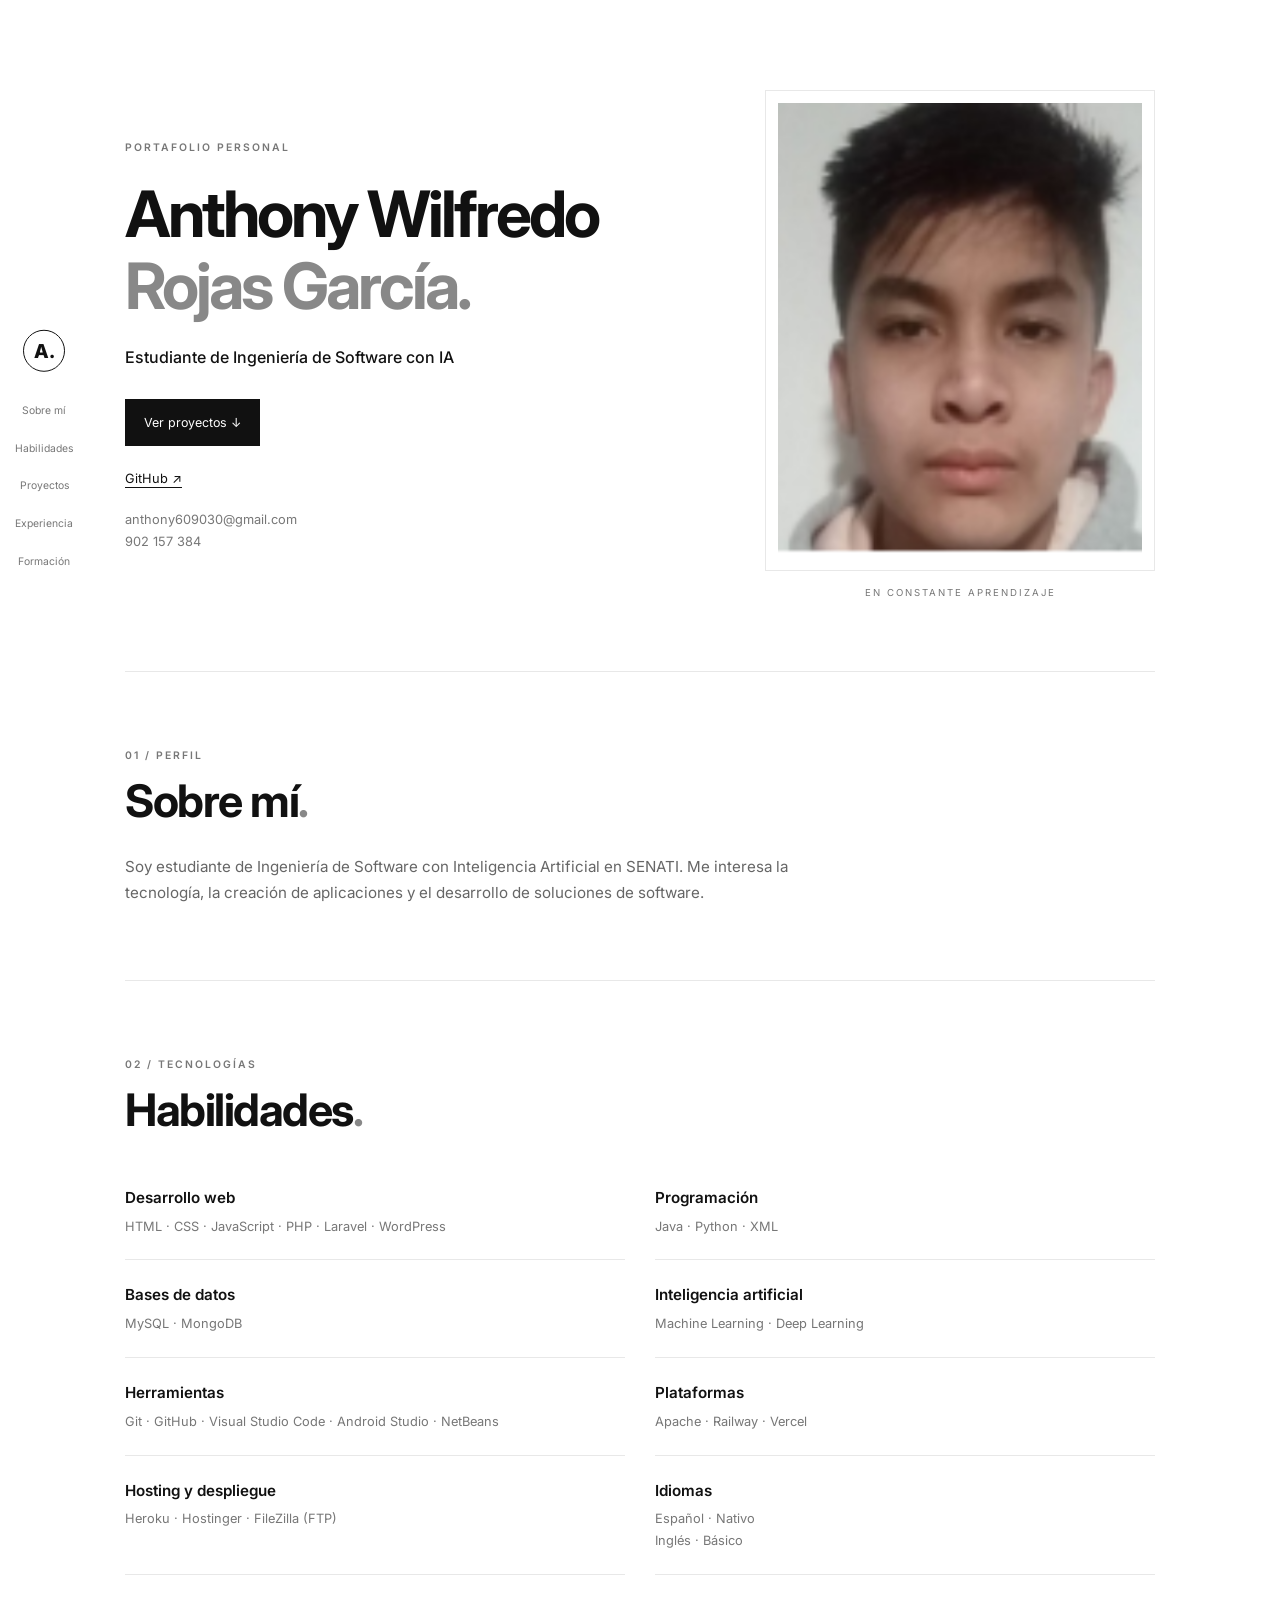
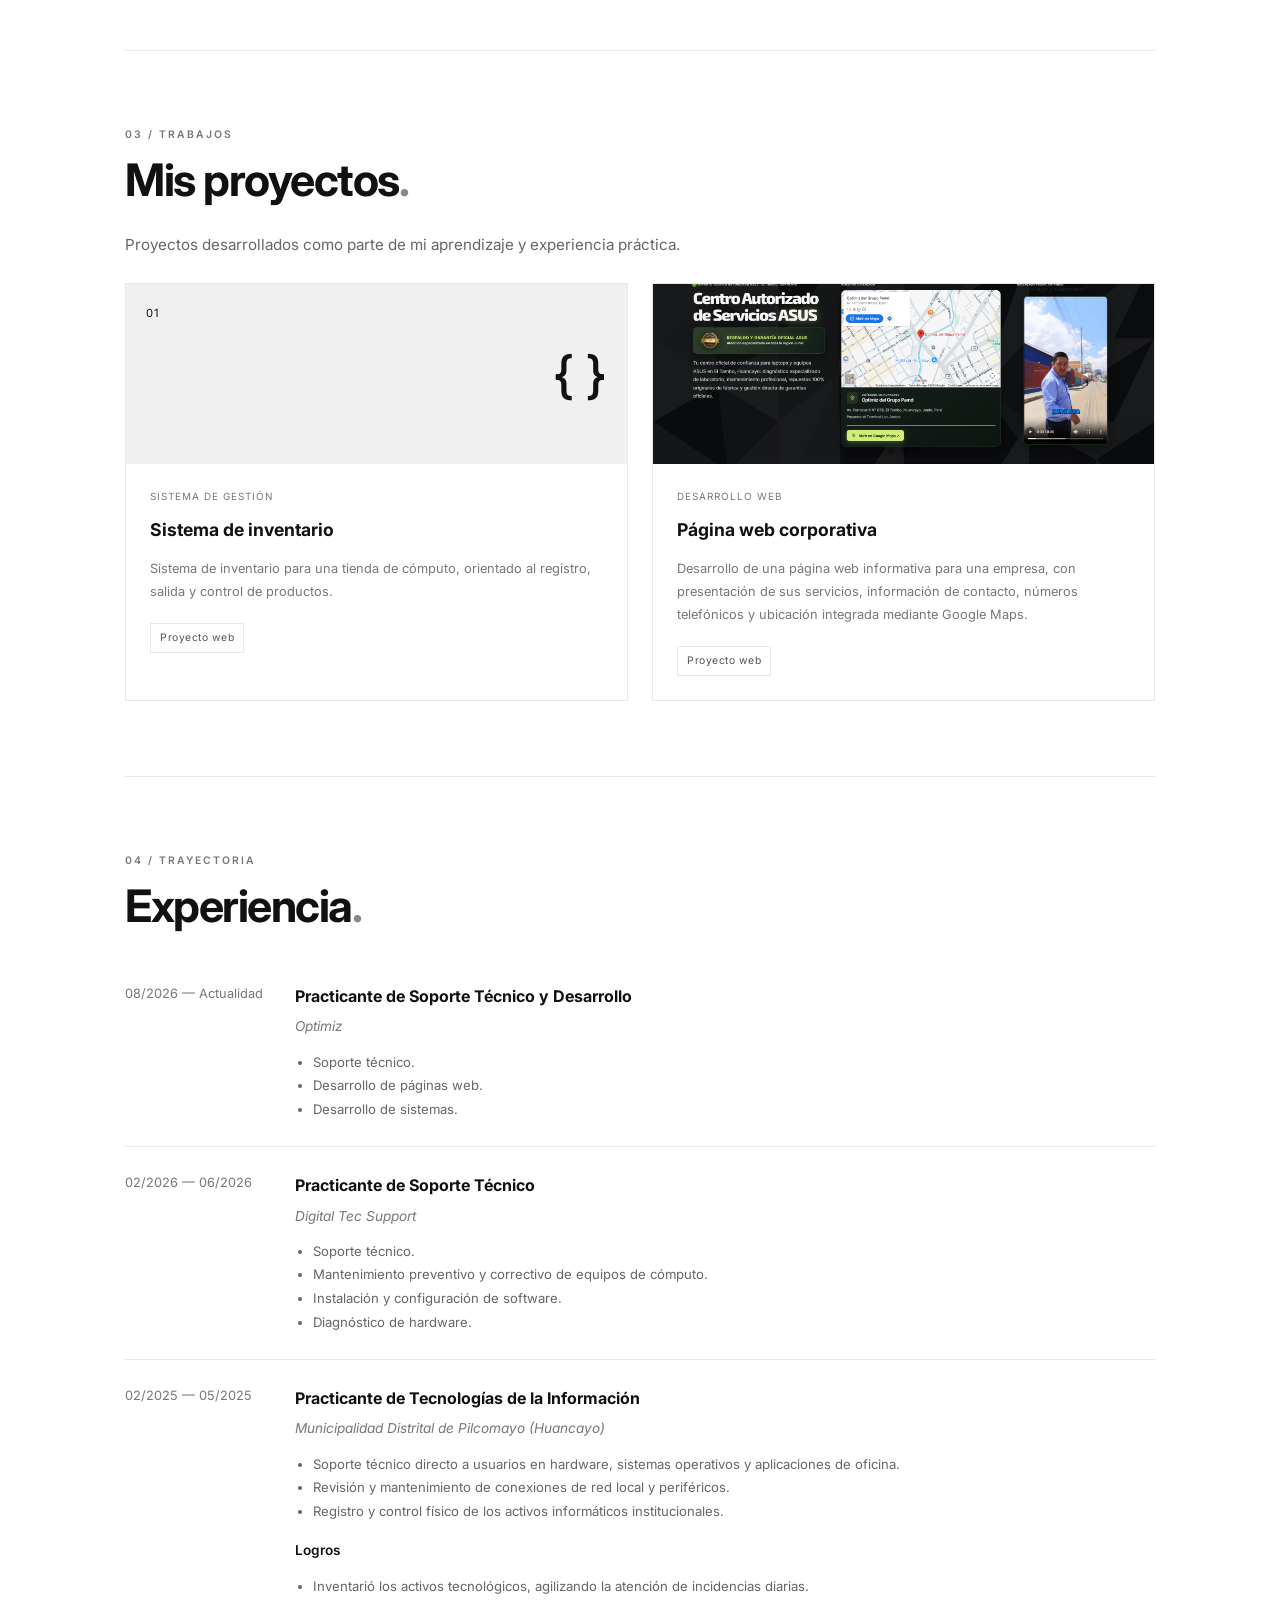
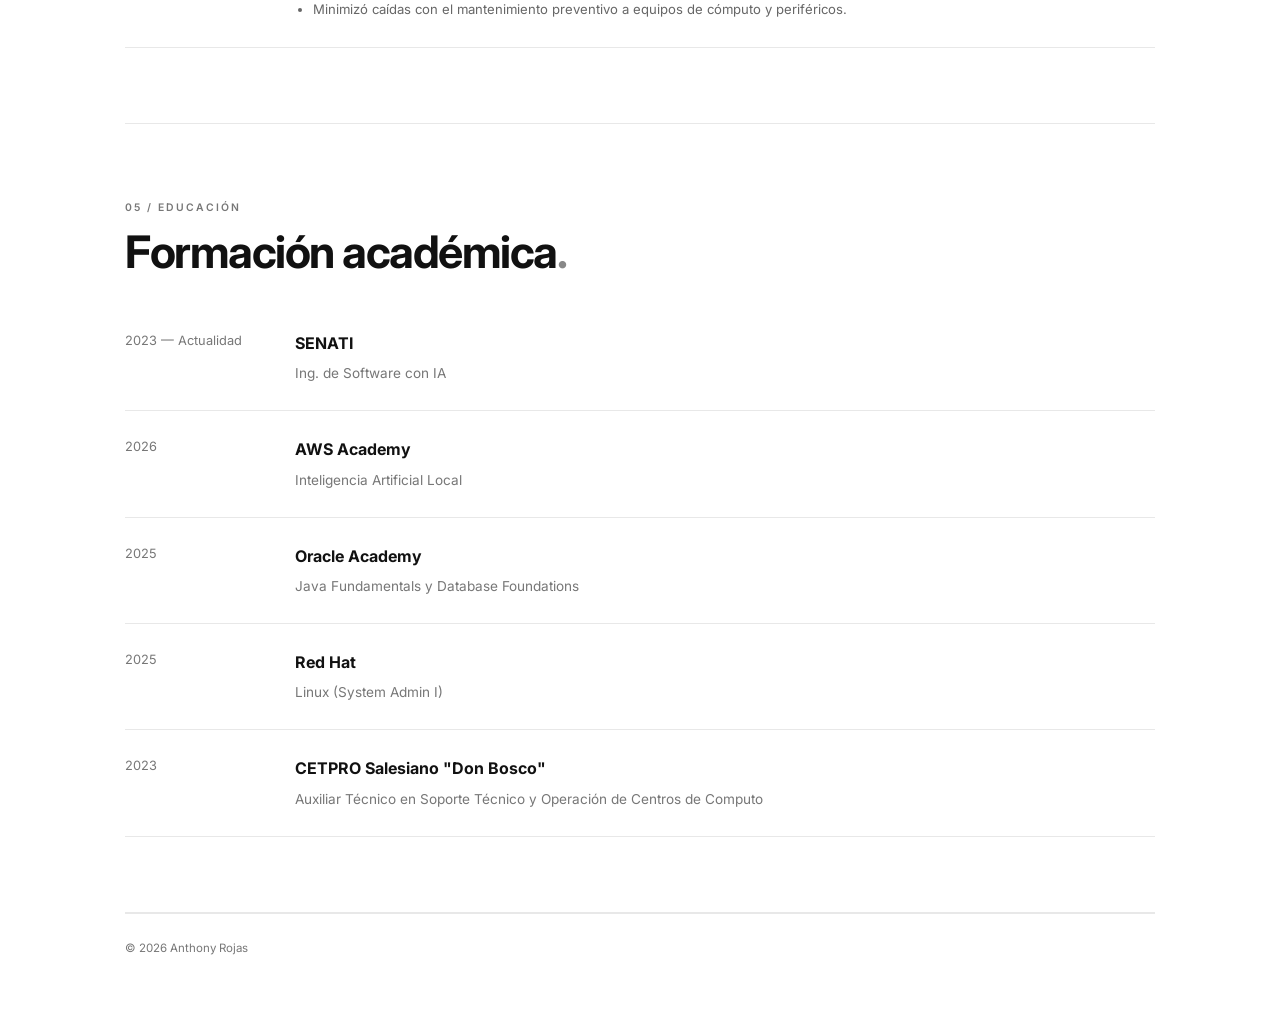
==== index.html @ 5120f37f "Add files via upload" ====
<!DOCTYPE html>
<html lang="es">
<head>
    <meta charset="UTF-8">
    <meta name="viewport" content="width=device-width, initial-scale=1.0">
    <title>Anthony Rojas | Portfolio</title>
    <link rel="preconnect" href="https://fonts.googleapis.com">
    <link href="https://fonts.googleapis.com/css2?family=Inter:wght@400;500;600;700;800&display=swap" rel="stylesheet">
    <link rel="stylesheet" href="./css/base.css">
    <link rel="stylesheet" href="./css/intro.css">
    <link rel="stylesheet" href="./css/layout.css">
    <link rel="stylesheet" href="./css/sections.css">
    <link rel="stylesheet" href="./css/carousel.css">
    <link rel="stylesheet" href="./css/responsive.css">
</head>
<body>

    <div class="intro">
        <div class="ball">
            <img src="./assets/images/profile.png" alt="Foto de Anthony Rojas">
        </div>
        <h1>Anthony Rojas<span>.</span></h1>
        <p>SOFTWARE · IA · DESARROLLO WEB</p>
    </div>

    <nav class="sidebar">
        <a href="#inicio" class="brand">A.</a>
        <a href="#sobre-mi">Sobre mí</a>
        <a href="#habilidades">Habilidades</a>
        <a href="#proyectos">Proyectos</a>
        <a href="#experiencia">Experiencia</a>
        <a href="#formacion">Formación</a>
    </nav>

    <main class="portfolio" id="inicio">

        <header class="hero">
            <div class="hero-text">
                <p class="eyebrow">PORTAFOLIO PERSONAL</p>
                <h1>Anthony Wilfredo<br><span>Rojas García.</span></h1>
                <h2>Estudiante de Ingeniería de Software con IA</h2>

                <div class="actions">
                    <a href="#proyectos" class="button button-dark">Ver proyectos ↓</a>
                </div>

                <a href="https://github.com/AnthonyWRG-60" class="github" target="_blank" rel="noopener noreferrer">GitHub ↗</a>

                <ul class="hero-contact">
                    <li><a href="mailto:anthony609030@gmail.com">anthony609030@gmail.com</a></li>
                    <li><a href="tel:+51902157384">902 157 384</a></li>
                </ul>
            </div>

            <div class="hero-image">
                <div class="image-frame">
                    <img src="./assets/images/profile.png" alt="Foto de Anthony">
                </div>
                <span class="image-label">EN CONSTANTE APRENDIZAJE</span>
            </div>
        </header>

        <section class="section" id="sobre-mi">
            <p class="eyebrow">01 / PERFIL</p>
            <h2>Sobre mí<span>.</span></h2>
            <p class="section-text">
                Soy estudiante de Ingeniería de Software con Inteligencia
                Artificial en SENATI. Me interesa la tecnología, la creación
                de aplicaciones y el desarrollo de soluciones de software.
            </p>
        </section>

        <section class="section" id="habilidades">
            <p class="eyebrow">02 / TECNOLOGÍAS</p>
            <h2>Habilidades<span>.</span></h2>

            <div class="skills">
                <article>
                    <h3>Desarrollo web</h3>
                    <p>HTML · CSS · JavaScript · PHP · Laravel · WordPress</p>
                </article>

                <article>
                    <h3>Programación</h3>
                    <p>Java · Python · XML</p>
                </article>

                <article>
                    <h3>Bases de datos</h3>
                    <p>MySQL · MongoDB</p>
                </article>

                <article>
                    <h3>Inteligencia artificial</h3>
                    <p>Machine Learning · Deep Learning</p>
                </article>

                <article>
                    <h3>Herramientas</h3>
                    <p>Git · GitHub · Visual Studio Code · Android Studio · NetBeans</p>
                </article>

                <article>
                    <h3>Plataformas</h3>
                    <p>Apache · Railway · Vercel</p>
                </article>

                <article>
                    <h3>Hosting y despliegue</h3>
                    <p>Heroku · Hostinger · FileZilla (FTP)</p>
                </article>

                <article>
                    <h3>Idiomas</h3>
                    <p>Español · Nativo<br>Inglés · Básico</p>
                </article>
            </div>
        </section>

        <section class="section" id="proyectos">
            <p class="eyebrow">03 / TRABAJOS</p>
            <h2>Mis proyectos<span>.</span></h2>
            <p class="section-text projects-description">
                Proyectos desarrollados como parte de mi aprendizaje y experiencia práctica.
            </p>

            <div class="projects">
                <article class="project">
                    <div class="carousel" data-carousel>
                        <div class="carousel-track">
                            <div class="slide"><span>01</span><strong>{ }</strong></div>
                        </div>
                        <button class="carousel-btn prev" aria-label="Anterior">‹</button>
                        <button class="carousel-btn next" aria-label="Siguiente">›</button>
                        <div class="carousel-dots"></div>
                    </div>

                    <div class="project-info">
                        <p>SISTEMA DE GESTIÓN</p>
                        <h3>Sistema de inventario</h3>
                        <p class="project-description">
                            Sistema de inventario para una tienda de cómputo,
                            orientado al registro, salida y control de productos.
                        </p>
                        <span class="project-status">Proyecto web</span>
                    </div>
                </article>

                <article class="project">
                    <div class="carousel" data-carousel>
                        <div class="carousel-track">
                            <img src="./assets/images/corporate-website/1.png" alt="Página web corporativa: vista 1">
                            <img src="./assets/images/corporate-website/2.png" alt="Página web corporativa: vista 2">
                            <img src="./assets/images/corporate-website/3.png" alt="Página web corporativa: vista 3">
                        </div>
                        <button class="carousel-btn prev" aria-label="Anterior">‹</button>
                        <button class="carousel-btn next" aria-label="Siguiente">›</button>
                        <div class="carousel-dots"></div>
                    </div>

                    <div class="project-info">
                        <p>DESARROLLO WEB</p>
                        <h3>Página web corporativa</h3>
                        <p class="project-description">
                            Desarrollo de una página web informativa
                            para una empresa, con presentación de sus
                            servicios, información de contacto, números
                            telefónicos y ubicación integrada mediante
                            Google Maps.
                        </p>
                        <span class="project-status">Proyecto web</span>
                    </div>
                </article>
            </div>
        </section>

        <section class="section" id="experiencia">
            <p class="eyebrow">04 / TRAYECTORIA</p>
            <h2>Experiencia<span>.</span></h2>

            <div class="timeline">
                <div class="timeline-item">
                    <span>08/2026 — Actualidad</span>
                    <div>
                        <h3>Practicante de Soporte Técnico y Desarrollo</h3>
                        <p class="company">Optimiz</p>
                        <ul class="bullets">
                            <li>Soporte técnico.</li>
                            <li>Desarrollo de páginas web.</li>
                            <li>Desarrollo de sistemas.</li>
                        </ul>
                    </div>
                </div>

                <div class="timeline-item">
                    <span>02/2026 — 06/2026</span>
                    <div>
                        <h3>Practicante de Soporte Técnico</h3>
                        <p class="company">Digital Tec Support</p>
                        <ul class="bullets">
                            <li>Soporte técnico.</li>
                            <li>Mantenimiento preventivo y correctivo de equipos de cómputo.</li>
                            <li>Instalación y configuración de software.</li>
                            <li>Diagnóstico de hardware.</li>
                        </ul>
                    </div>
                </div>

                <div class="timeline-item">
                    <span>02/2025 — 05/2025</span>
                    <div>
                        <h3>Practicante de Tecnologías de la Información</h3>
                        <p class="company">Municipalidad Distrital de Pilcomayo (Huancayo)</p>
                        <ul class="bullets">
                            <li>Soporte técnico directo a usuarios en hardware, sistemas operativos y aplicaciones de oficina.</li>
                            <li>Revisión y mantenimiento de conexiones de red local y periféricos.</li>
                            <li>Registro y control físico de los activos informáticos institucionales.</li>
                        </ul>
                        <p class="achievements">Logros</p>
                        <ul class="bullets">
                            <li>Inventarió los activos tecnológicos, agilizando la atención de incidencias diarias.</li>
                            <li>Minimizó caídas con el mantenimiento preventivo a equipos de cómputo y periféricos.</li>
                        </ul>
                    </div>
                </div>
            </div>
        </section>

        <section class="section" id="formacion">
            <p class="eyebrow">05 / EDUCACIÓN</p>
            <h2>Formación académica<span>.</span></h2>

            <div class="timeline">
                <div class="timeline-item">
                    <span>2023 — Actualidad</span>
                    <div>
                        <h3>SENATI</h3>
                        <p>Ing. de Software con IA</p>
                    </div>
                </div>

                <div class="timeline-item">
                    <span>2026</span>
                    <div>
                        <h3>AWS Academy</h3>
                        <p>Inteligencia Artificial Local</p>
                    </div>
                </div>

                <div class="timeline-item">
                    <span>2025</span>
                    <div>
                        <h3>Oracle Academy</h3>
                        <p>Java Fundamentals y Database Foundations</p>
                    </div>
                </div>

                <div class="timeline-item">
                    <span>2025</span>
                    <div>
                        <h3>Red Hat</h3>
                        <p>Linux (System Admin I)</p>
                    </div>
                </div>

                <div class="timeline-item">
                    <span>2023</span>
                    <div>
                        <h3>CETPRO Salesiano "Don Bosco"</h3>
                        <p>Auxiliar Técnico en Soporte Técnico y Operación de Centros de Computo</p>
                    </div>
                </div>
            </div>
        </section>

        <footer>
            <span>© 2026 Anthony Rojas</span>
        </footer>

    </main>

    <script src="./js/carousel.js"></script>
</body>
</html>
---- css/base.css ----
:root {
    --bg: #ffffff;
    --text: #111111;
    --muted: #777777;
    --line: #e8e8e8;
    --black: #111111;
}

* {
    margin: 0;
    padding: 0;
    box-sizing: border-box;
}

html {
    scroll-behavior: smooth;
    scroll-padding-top: 30px;
}

body {
    font-family: 'Inter', sans-serif;
    background: var(--bg);
    color: var(--text);
    line-height: 1.7;
    overflow-x: hidden;
}

a {
    color: inherit;
    text-decoration: none;
}

::selection {
    background: #111111;
    color: #ffffff;
}

@media (prefers-reduced-motion: reduce) {
    *,
    *::before,
    *::after {
        animation-duration: 0.01ms !important;
        animation-iteration-count: 1 !important;
        transition-duration: 0.01ms !important;
        scroll-behavior: auto !important;
    }
}
---- css/intro.css ----
.intro {
    --ease: cubic-bezier(0.22, 1, 0.36, 1);
    position: fixed;
    inset: 0;
    z-index: 1000;
    display: flex;
    flex-direction: column;
    justify-content: center;
    align-items: center;
    background: #ffffff;
    animation: intro-out 1s var(--ease) 3.2s forwards;
    pointer-events: none;
}

.intro .ball {
    width: 100px;
    height: 100px;
    position: relative;
    margin-bottom: 50px;
    border-radius: 50%;
    opacity: 0;
    will-change: transform, opacity;
    animation: photo-circle 1.1s var(--ease) 0.2s forwards;
}

.intro .ball::before {
    content: "";
    position: absolute;
    inset: -16px;
    border-radius: 50%;
    background: conic-gradient(from 0deg, rgba(17, 17, 17, 0) 0%, #111111 100%);
    -webkit-mask: radial-gradient(farthest-side, transparent calc(100% - 2px), #000 calc(100% - 1px));
    mask: radial-gradient(farthest-side, transparent calc(100% - 2px), #000 calc(100% - 1px));
    will-change: transform;
    animation: circle-spin 1.8s linear infinite;
}

.intro .ball::after {
    content: "";
    position: absolute;
    inset: -16px;
    border: 1px solid #cccccc;
    border-radius: 50%;
    will-change: transform, opacity;
    animation: ring-pulse 2.4s ease-out 1s infinite;
}

.intro img {
    position: absolute;
    width: 100px;
    height: 100px;
    top: 50%;
    left: 50%;
    transform: translate(-50%, -50%) scale(0.85);
    object-fit: cover;
    border-radius: 50%;
    opacity: 0;
    will-change: transform, opacity;
    animation: photo-appear 1s var(--ease) 0.6s forwards;
}

.intro h1 {
    font-size: clamp(2rem, 6vw, 3.5rem);
    font-weight: 700;
    letter-spacing: -2px;
    opacity: 0;
    animation: text-appear 1s var(--ease) 1.1s forwards;
}

.intro h1 span,
.hero h1 span,
.section h2 span {
    color: #888888;
}

.intro > p {
    margin-top: 8px;
    color: var(--muted);
    font-size: 0.65rem;
    letter-spacing: 3px;
    opacity: 0;
    animation: text-appear 1s var(--ease) 1.4s forwards;
}

@keyframes photo-circle {
    from { opacity: 0; transform: scale(0.7); }
    to   { opacity: 1; transform: scale(1); }
}

@keyframes circle-spin {
    to { transform: rotate(360deg); }
}

@keyframes ring-pulse {
    from { transform: scale(1); opacity: 0.7; }
    to   { transform: scale(1.6); opacity: 0; }
}

@keyframes photo-appear {
    from { opacity: 0; transform: translate(-50%, -50%) scale(0.85); }
    to   { opacity: 1; transform: translate(-50%, -50%) scale(1); }
}

@keyframes text-appear {
    from { opacity: 0; transform: translateY(18px); }
    to   { opacity: 1; transform: translateY(0); }
}

@keyframes intro-out {
    to { opacity: 0; transform: scale(1.04); visibility: hidden; }
}
---- css/layout.css ----
.portfolio {
    max-width: 1100px;
    margin: auto;
    padding: 45px 35px;
    opacity: 0;
    animation: text-appear 1.1s cubic-bezier(0.22, 1, 0.36, 1) 3.5s forwards;
}

.sidebar {
    position: fixed;
    top: 50%;
    left: max(15px, calc((100vw - 1100px) / 2 - 75px));
    transform: translateY(-50%);
    display: flex;
    flex-direction: column;
    align-items: center;
    gap: 20px;
    z-index: 10;
}

.sidebar a {
    color: #777777;
    font-size: 0.65rem;
    transition: color 0.25s ease;
}

.sidebar a:hover {
    color: #000000;
}

.sidebar .brand {
    display: grid;
    place-items: center;
    width: 42px;
    height: 42px;
    border: 1px solid #111111;
    border-radius: 50%;
    color: #111111;
    font-size: 1.2rem;
    font-weight: 800;
    margin-bottom: 10px;
    transition: background 0.25s, color 0.25s;
}

.sidebar .brand:hover {
    background: #111111;
    color: #ffffff;
}

.hero {
    display: grid;
    grid-template-columns: 1.2fr 0.8fr;
    align-items: center;
    gap: 55px;
    min-height: 530px;
    padding: 45px 0 70px;
    border-bottom: 1px solid var(--line);
}

.eyebrow {
    color: var(--muted);
    font-size: 0.65rem;
    letter-spacing: 2px;
    font-weight: 600;
}

.hero h1 {
    margin: 22px 0;
    font-size: clamp(2.5rem, 5vw, 4rem);
    line-height: 1.12;
    letter-spacing: -3px;
    font-weight: 700;
}

.hero h2 {
    font-size: 1rem;
    font-weight: 500;
}

.actions {
    display: flex;
    flex-wrap: wrap;
    gap: 10px;
    margin-top: 28px;
}

.button {
    display: inline-flex;
    justify-content: center;
    align-items: center;
    padding: 12px 18px;
    font-size: 0.78rem;
    border: 1px solid var(--black);
    transition: background 0.25s ease, color 0.25s ease, transform 0.25s ease;
}

.button-dark {
    color: #ffffff;
    background: var(--black);
}

.button-dark:hover {
    background: #444444;
    transform: translateY(-2px);
}

.github {
    display: inline-block;
    margin-top: 22px;
    font-size: 0.8rem;
    text-decoration: underline;
    text-underline-offset: 4px;
}

.hero-contact {
    list-style: none;
    margin-top: 18px;
    font-size: 0.8rem;
    color: var(--muted);
}

.hero-contact a:hover {
    color: var(--text);
}

.hero-image {
    position: relative;
    text-align: center;
}

.image-frame {
    padding: 12px;
    border: 1px solid var(--line);
    background: #ffffff;
    transition: transform 0.4s ease;
}

.image-frame:hover {
    transform: translateY(-5px);
}

.image-frame img {
    display: block;
    width: 100%;
    aspect-ratio: 4 / 5;
    object-fit: cover;
}

.image-label {
    display: block;
    margin-top: 14px;
    color: var(--muted);
    font-size: 0.6rem;
    letter-spacing: 2px;
}

footer {
    display: flex;
    justify-content: space-between;
    flex-wrap: wrap;
    gap: 15px;
    padding: 25px 0;
    border-top: 1px solid var(--line);
    color: var(--muted);
    font-size: 0.72rem;
}
---- css/sections.css ----
.section {
    padding: 75px 0;
    border-bottom: 1px solid var(--line);
    scroll-margin-top: 25px;
}

.section h2 {
    margin: 10px 0 25px;
    font-size: clamp(2rem, 4vw, 2.8rem);
    line-height: 1.2;
    letter-spacing: -1.5px;
}

.section-text {
    max-width: 720px;
    color: #666666;
    font-size: 0.95rem;
}

.skills {
    display: grid;
    grid-template-columns: repeat(2, minmax(0, 1fr));
    gap: 0 30px;
}

.skills article {
    padding: 22px 0;
    border-bottom: 1px solid var(--line);
    transition: padding-left 0.25s ease;
}

.skills article:hover {
    padding-left: 8px;
}

.skills h3 {
    font-size: 0.95rem;
    font-weight: 600;
}

.skills p {
    margin-top: 5px;
    color: var(--muted);
    font-size: 0.8rem;
}

.projects-description {
    margin-bottom: 25px;
}

.projects {
    display: grid;
    grid-template-columns: repeat(2, minmax(0, 1fr));
    gap: 24px;
}

.project {
    border: 1px solid var(--line);
    background: #ffffff;
    transition: transform 0.3s ease, box-shadow 0.3s ease;
}

.project:hover {
    transform: translateY(-5px);
    box-shadow: 0 12px 30px rgba(0, 0, 0, 0.07);
}

.project-info {
    padding: 24px;
}

.project-info > p:first-child {
    color: var(--muted);
    font-size: 0.62rem;
    letter-spacing: 1px;
}

.project-info h3 {
    margin: 10px 0;
    font-size: 1.1rem;
}

.project-description {
    margin: 12px 0;
    color: #777777;
    font-size: 0.8rem;
    line-height: 1.8;
}

.project-status {
    display: inline-block;
    margin-top: 8px;
    padding: 5px 9px;
    border: 1px solid var(--line);
    color: #555555;
    font-size: 0.65rem;
    letter-spacing: 0.5px;
}

.timeline-item {
    display: grid;
    grid-template-columns: 150px 1fr;
    gap: 20px;
    padding: 25px 0;
    border-bottom: 1px solid var(--line);
}

.timeline-item > span {
    color: var(--muted);
    font-size: 0.8rem;
}

.timeline-item h3 {
    font-size: 1rem;
}

.timeline-item p {
    margin-top: 5px;
    color: var(--muted);
    font-size: 0.85rem;
}

.timeline-item .company {
    font-style: italic;
}

.bullets {
    margin: 12px 0 0 18px;
    color: #666666;
    font-size: 0.82rem;
    line-height: 1.8;
}

.timeline-item .achievements {
    margin-top: 16px;
    color: var(--text);
    font-weight: 600;
}
---- css/carousel.css ----
.carousel {
    position: relative;
    height: 180px;
    overflow: hidden;
}

.carousel-track {
    display: flex;
    height: 100%;
    transition: transform 0.5s ease;
}

.carousel-track > * {
    flex: 0 0 100%;
    height: 100%;
}

.carousel-track img {
    width: 100%;
    object-fit: cover;
}

.slide {
    padding: 20px;
    display: flex;
    align-items: center;
    justify-content: space-between;
    background: #f0f0f0;
    color: var(--text);
}

.slide span {
    align-self: flex-start;
    font-size: 0.7rem;
    letter-spacing: 1px;
}

.slide strong {
    font-size: 3.2rem;
    font-weight: 500;
}

.carousel-btn {
    position: absolute;
    top: 50%;
    transform: translateY(-50%);
    width: 30px;
    height: 30px;
    border: 1px solid var(--line);
    border-radius: 50%;
    background: rgba(255, 255, 255, 0.9);
    color: var(--text);
    font-size: 1.1rem;
    line-height: 1;
    cursor: pointer;
    opacity: 0;
    transition: opacity 0.25s ease;
}

.carousel:hover .carousel-btn {
    opacity: 1;
}

.carousel.is-single .carousel-btn,
.carousel.is-single .carousel-dots {
    display: none;
}

.carousel-btn.prev { left: 10px; }
.carousel-btn.next { right: 10px; }

.carousel-dots {
    position: absolute;
    bottom: 10px;
    left: 50%;
    transform: translateX(-50%);
    display: flex;
    gap: 6px;
}

.carousel-dots button {
    width: 7px;
    height: 7px;
    padding: 0;
    border: 0;
    border-radius: 50%;
    background: rgba(0, 0, 0, 0.25);
    cursor: pointer;
}

.carousel-dots button.active {
    background: var(--black);
}
---- css/responsive.css ----
@media (max-width: 1000px) {
    .portfolio {
        padding: 30px;
    }

    .sidebar {
        position: static;
        transform: none;
        flex-direction: row;
        justify-content: center;
        flex-wrap: wrap;
        padding: 15px 10px;
        gap: 22px;
    }

    .sidebar .brand {
        margin: 0;
    }

    .hero {
        gap: 30px;
    }
}

@media (max-width: 650px) {
    .portfolio {
        padding: 20px;
    }

    .hero {
        grid-template-columns: 1fr;
        padding: 45px 0;
        gap: 35px;
    }

    .hero h1 {
        font-size: 2.7rem;
        letter-spacing: -2px;
    }

    .hero-image {
        max-width: 340px;
        width: 100%;
        margin: auto;
    }

    .skills,
    .projects {
        grid-template-columns: 1fr;
    }

    .section {
        padding: 55px 0;
    }

    .timeline-item {
        grid-template-columns: 1fr;
        gap: 6px;
    }

    .sidebar {
        gap: 14px;
    }

    .sidebar a {
        font-size: 0.62rem;
    }

    .intro h1 {
        letter-spacing: -1px;
    }

    .intro > p {
        font-size: 0.55rem;
        letter-spacing: 2px;
    }
}
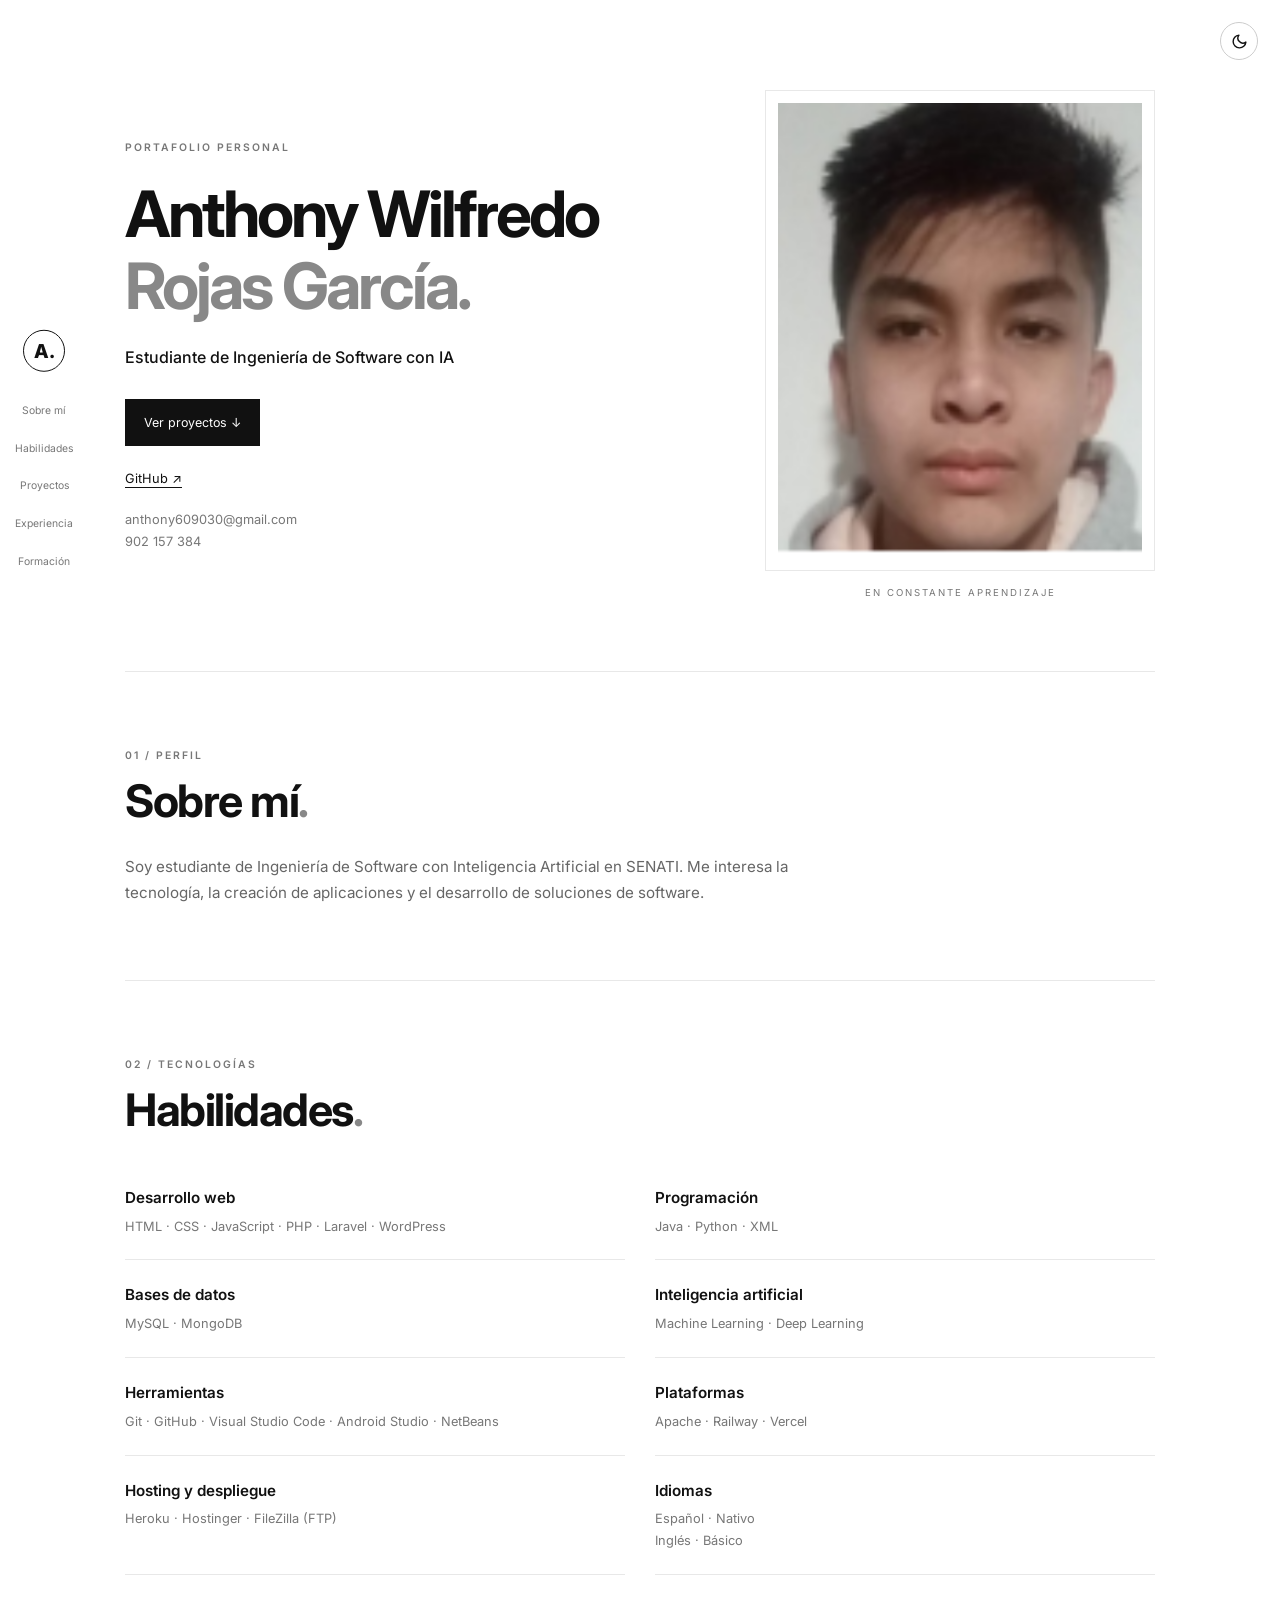
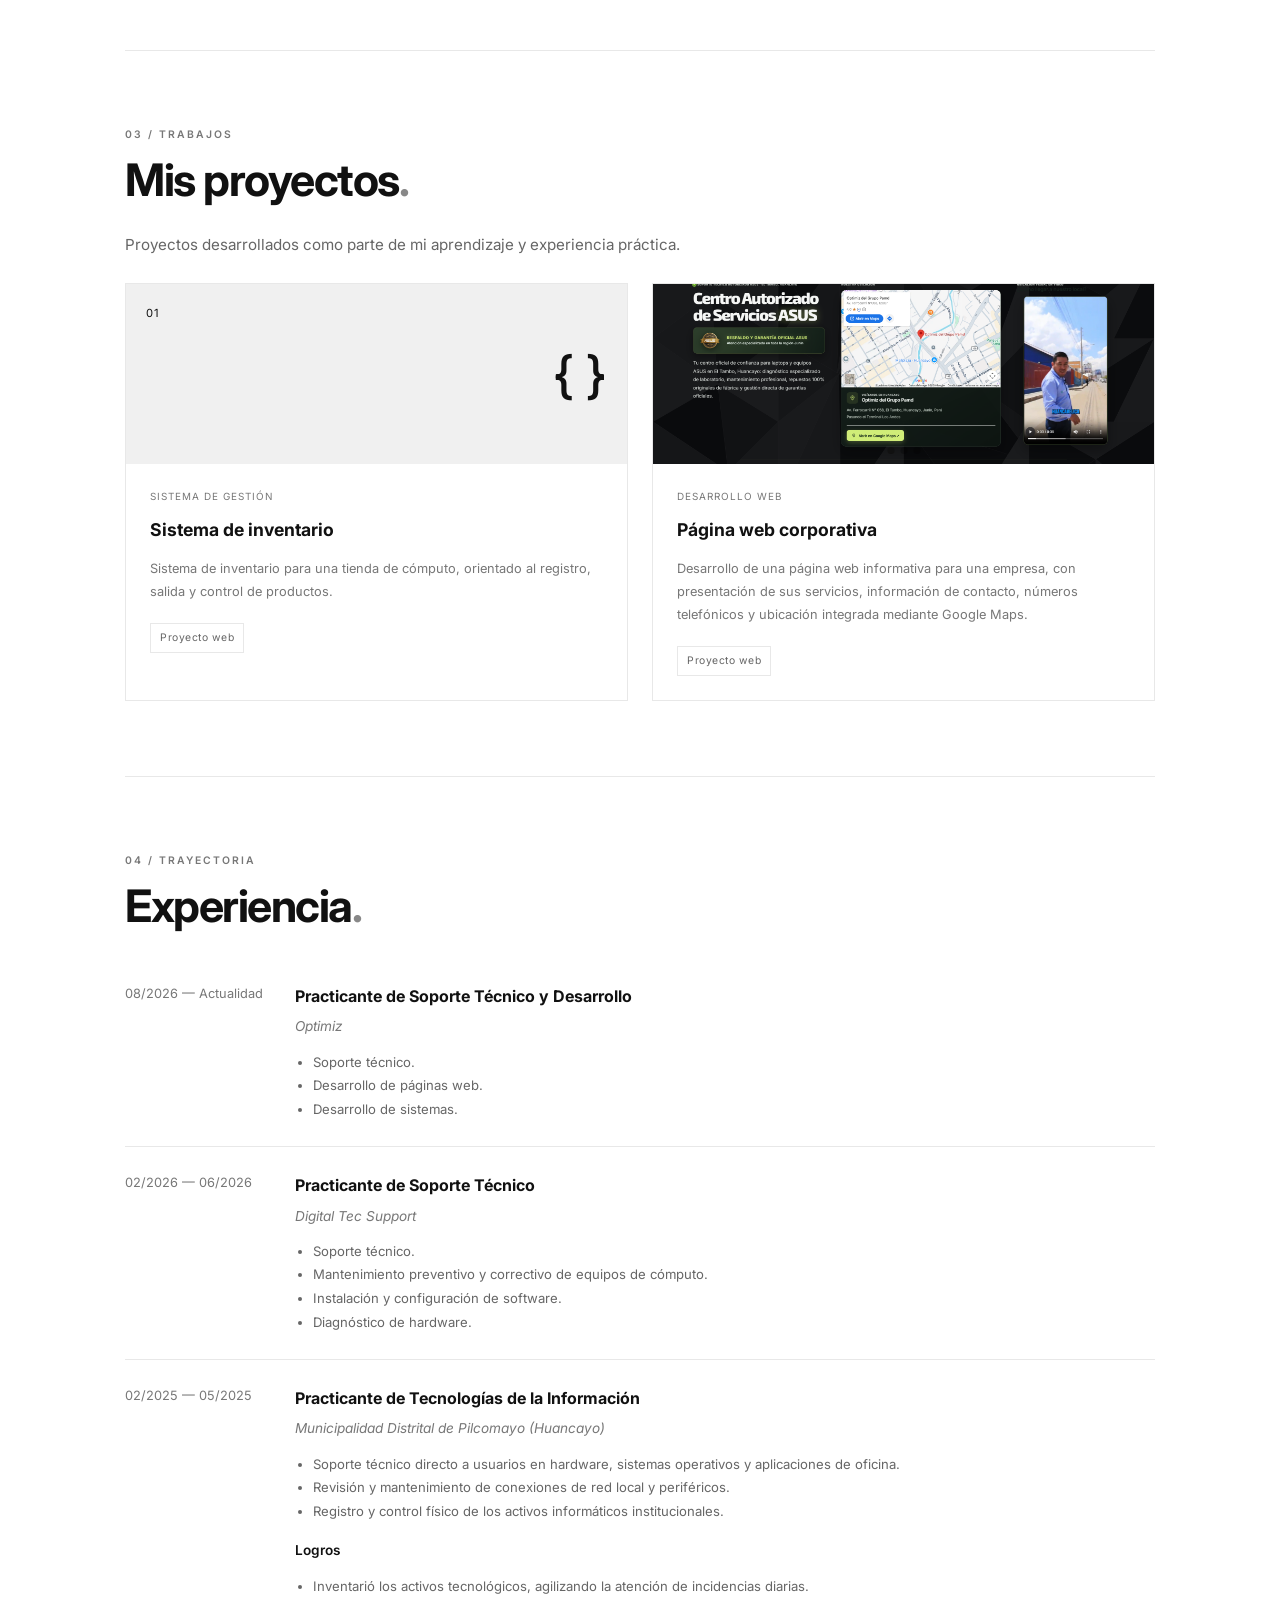
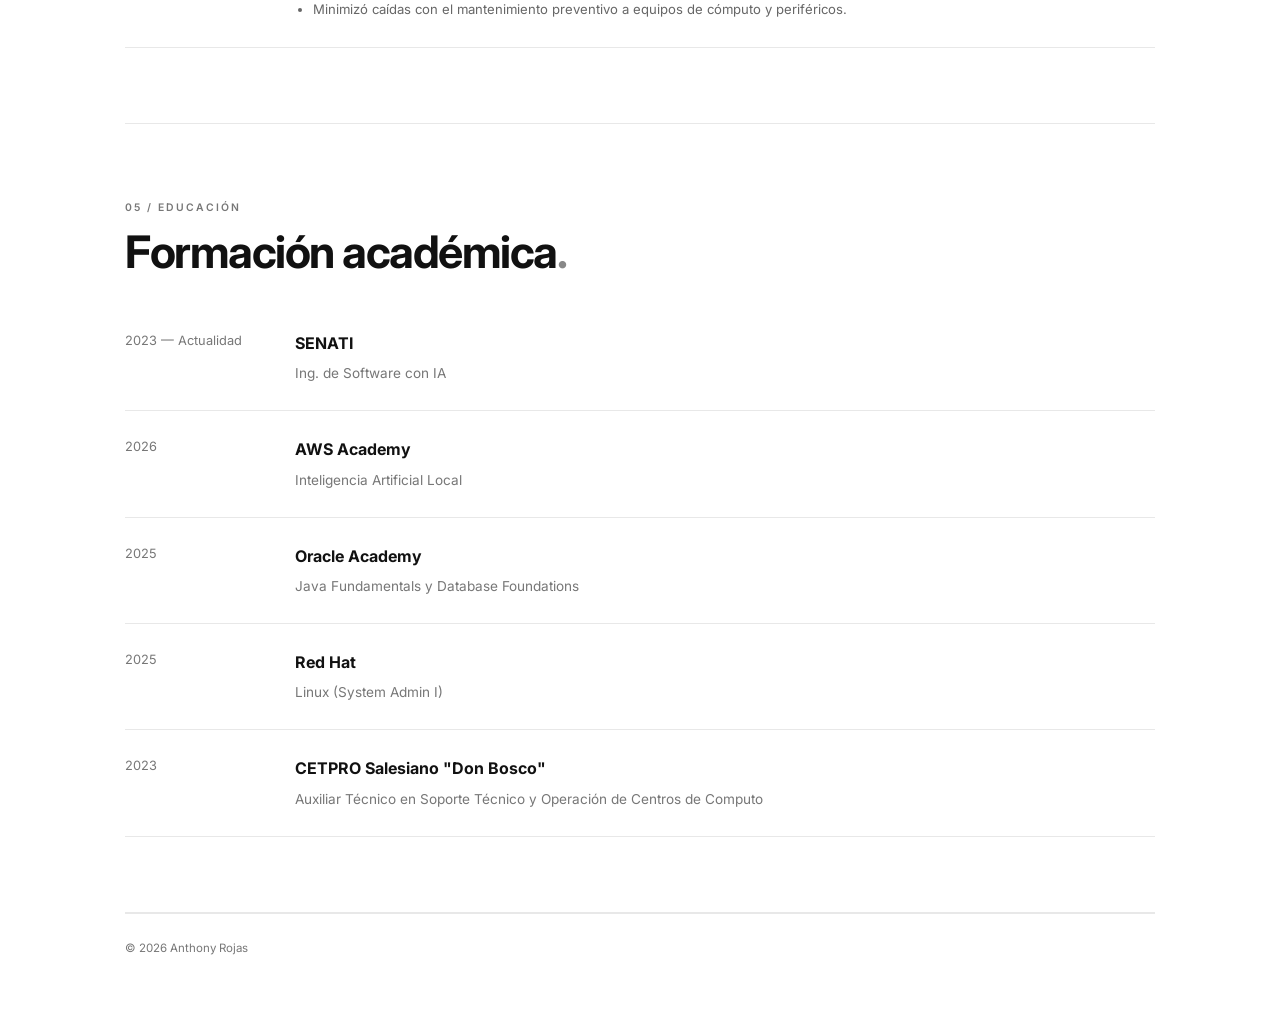
==== commit 71e802a0: "Add files via upload" ====
--- a/index.html
+++ b/index.html
@@ -12,6 +12,7 @@
     <link rel="stylesheet" href="./css/sections.css">
     <link rel="stylesheet" href="./css/carousel.css">
     <link rel="stylesheet" href="./css/responsive.css">
+    <script src="./js/theme.js"></script>
 </head>
 <body>
 
@@ -22,6 +23,11 @@
         <h1>Anthony Rojas<span>.</span></h1>
         <p>SOFTWARE · IA · DESARROLLO WEB</p>
     </div>
+
+    <button class="theme-toggle" type="button" aria-label="Cambiar tema">
+        <svg class="icon-moon" viewBox="0 0 24 24" aria-hidden="true"><path d="M21 12.8A9 9 0 1 1 11.2 3a7 7 0 0 0 9.8 9.8z"/></svg>
+        <svg class="icon-sun" viewBox="0 0 24 24" aria-hidden="true"><circle cx="12" cy="12" r="4"/><path d="M12 2v2M12 20v2M4.9 4.9l1.4 1.4M17.7 17.7l1.4 1.4M2 12h2M20 12h2M4.9 19.1l1.4-1.4M17.7 6.3l1.4-1.4"/></svg>
+    </button>
 
     <nav class="sidebar">
         <a href="#inicio" class="brand">A.</a>
--- a/css/base.css
+++ b/css/base.css
@@ -1,9 +1,35 @@
 :root {
+    color-scheme: light;
     --bg: #ffffff;
     --text: #111111;
+    --black: #111111;
     --muted: #777777;
+    --body: #666666;
+    --accent: #888888;
     --line: #e8e8e8;
-    --black: #111111;
+    --line-strong: #cccccc;
+    --soft: #f0f0f0;
+    --hover: #444444;
+    --glass: rgba(255, 255, 255, 0.9);
+    --dot: rgba(0, 0, 0, 0.25);
+    --shadow: rgba(0, 0, 0, 0.07);
+}
+
+:root[data-theme="dark"] {
+    color-scheme: dark;
+    --bg: #0e0e0e;
+    --text: #f2f2f2;
+    --black: #f2f2f2;
+    --muted: #8a8a8a;
+    --body: #a8a8a8;
+    --accent: #6f6f6f;
+    --line: #262626;
+    --line-strong: #444444;
+    --soft: #1a1a1a;
+    --hover: #bdbdbd;
+    --glass: rgba(14, 14, 14, 0.85);
+    --dot: rgba(255, 255, 255, 0.3);
+    --shadow: rgba(0, 0, 0, 0.5);
 }
 
 * {
@@ -23,6 +49,7 @@
     color: var(--text);
     line-height: 1.7;
     overflow-x: hidden;
+    transition: background-color 0.4s ease, color 0.4s ease;
 }
 
 a {
@@ -31,8 +58,8 @@
 }
 
 ::selection {
-    background: #111111;
-    color: #ffffff;
+    background: var(--black);
+    color: var(--bg);
 }
 
 @media (prefers-reduced-motion: reduce) {
--- a/css/intro.css
+++ b/css/intro.css
@@ -1,4 +1,4 @@
-.intro {
+﻿.intro {
     --ease: cubic-bezier(0.22, 1, 0.36, 1);
     position: fixed;
     inset: 0;
@@ -7,7 +7,7 @@
     flex-direction: column;
     justify-content: center;
     align-items: center;
-    background: #ffffff;
+    background: var(--bg);
     animation: intro-out 1s var(--ease) 3.2s forwards;
     pointer-events: none;
 }
@@ -28,7 +28,7 @@
     position: absolute;
     inset: -16px;
     border-radius: 50%;
-    background: conic-gradient(from 0deg, rgba(17, 17, 17, 0) 0%, #111111 100%);
+    background: conic-gradient(from 0deg, transparent 0%, var(--black) 100%);
     -webkit-mask: radial-gradient(farthest-side, transparent calc(100% - 2px), #000 calc(100% - 1px));
     mask: radial-gradient(farthest-side, transparent calc(100% - 2px), #000 calc(100% - 1px));
     will-change: transform;
@@ -39,7 +39,7 @@
     content: "";
     position: absolute;
     inset: -16px;
-    border: 1px solid #cccccc;
+    border: 1px solid var(--line-strong);
     border-radius: 50%;
     will-change: transform, opacity;
     animation: ring-pulse 2.4s ease-out 1s infinite;
@@ -70,7 +70,7 @@
 .intro h1 span,
 .hero h1 span,
 .section h2 span {
-    color: #888888;
+    color: var(--accent);
 }
 
 .intro > p {
--- a/css/layout.css
+++ b/css/layout.css
@@ -1,4 +1,4 @@
-.portfolio {
+﻿.portfolio {
     max-width: 1100px;
     margin: auto;
     padding: 45px 35px;
@@ -19,13 +19,13 @@
 }
 
 .sidebar a {
-    color: #777777;
+    color: var(--muted);
     font-size: 0.65rem;
     transition: color 0.25s ease;
 }
 
 .sidebar a:hover {
-    color: #000000;
+    color: var(--text);
 }
 
 .sidebar .brand {
@@ -33,9 +33,9 @@
     place-items: center;
     width: 42px;
     height: 42px;
-    border: 1px solid #111111;
+    border: 1px solid var(--black);
     border-radius: 50%;
-    color: #111111;
+    color: var(--black);
     font-size: 1.2rem;
     font-weight: 800;
     margin-bottom: 10px;
@@ -43,9 +43,45 @@
 }
 
 .sidebar .brand:hover {
-    background: #111111;
-    color: #ffffff;
-}
+    background: var(--black);
+    color: var(--bg);
+}
+
+.theme-toggle {
+    position: fixed;
+    top: 22px;
+    right: 22px;
+    z-index: 20;
+    display: grid;
+    place-items: center;
+    width: 38px;
+    height: 38px;
+    border: 1px solid var(--line-strong);
+    border-radius: 50%;
+    background: var(--bg);
+    color: var(--text);
+    cursor: pointer;
+    transition: transform 0.3s ease, background-color 0.4s ease, border-color 0.4s ease;
+}
+
+.theme-toggle:hover {
+    transform: rotate(20deg) scale(1.08);
+}
+
+.theme-toggle svg {
+    width: 17px;
+    height: 17px;
+    fill: none;
+    stroke: currentColor;
+    stroke-width: 2;
+    stroke-linecap: round;
+    stroke-linejoin: round;
+}
+
+.theme-toggle .icon-sun { display: none; }
+
+:root[data-theme="dark"] .theme-toggle .icon-sun { display: block; }
+:root[data-theme="dark"] .theme-toggle .icon-moon { display: none; }
 
 .hero {
     display: grid;
@@ -95,12 +131,12 @@
 }
 
 .button-dark {
-    color: #ffffff;
+    color: var(--bg);
     background: var(--black);
 }
 
 .button-dark:hover {
-    background: #444444;
+    background: var(--hover);
     transform: translateY(-2px);
 }
 
@@ -131,7 +167,7 @@
 .image-frame {
     padding: 12px;
     border: 1px solid var(--line);
-    background: #ffffff;
+    background: var(--bg);
     transition: transform 0.4s ease;
 }
 
--- a/css/sections.css
+++ b/css/sections.css
@@ -1,4 +1,4 @@
-.section {
+﻿.section {
     padding: 75px 0;
     border-bottom: 1px solid var(--line);
     scroll-margin-top: 25px;
@@ -13,7 +13,7 @@
 
 .section-text {
     max-width: 720px;
-    color: #666666;
+    color: var(--body);
     font-size: 0.95rem;
 }
 
@@ -56,13 +56,13 @@
 
 .project {
     border: 1px solid var(--line);
-    background: #ffffff;
+    background: var(--bg);
     transition: transform 0.3s ease, box-shadow 0.3s ease;
 }
 
 .project:hover {
     transform: translateY(-5px);
-    box-shadow: 0 12px 30px rgba(0, 0, 0, 0.07);
+    box-shadow: 0 12px 30px var(--shadow);
 }
 
 .project-info {
@@ -82,7 +82,7 @@
 
 .project-description {
     margin: 12px 0;
-    color: #777777;
+    color: var(--muted);
     font-size: 0.8rem;
     line-height: 1.8;
 }
@@ -92,7 +92,7 @@
     margin-top: 8px;
     padding: 5px 9px;
     border: 1px solid var(--line);
-    color: #555555;
+    color: var(--body);
     font-size: 0.65rem;
     letter-spacing: 0.5px;
 }
@@ -126,7 +126,7 @@
 
 .bullets {
     margin: 12px 0 0 18px;
-    color: #666666;
+    color: var(--body);
     font-size: 0.82rem;
     line-height: 1.8;
 }
--- a/css/carousel.css
+++ b/css/carousel.css
@@ -1,4 +1,4 @@
-.carousel {
+﻿.carousel {
     position: relative;
     height: 180px;
     overflow: hidden;
@@ -25,7 +25,7 @@
     display: flex;
     align-items: center;
     justify-content: space-between;
-    background: #f0f0f0;
+    background: var(--soft);
     color: var(--text);
 }
 
@@ -48,7 +48,7 @@
     height: 30px;
     border: 1px solid var(--line);
     border-radius: 50%;
-    background: rgba(255, 255, 255, 0.9);
+    background: var(--glass);
     color: var(--text);
     font-size: 1.1rem;
     line-height: 1;
@@ -84,7 +84,7 @@
     padding: 0;
     border: 0;
     border-radius: 50%;
-    background: rgba(0, 0, 0, 0.25);
+    background: var(--dot);
     cursor: pointer;
 }
 
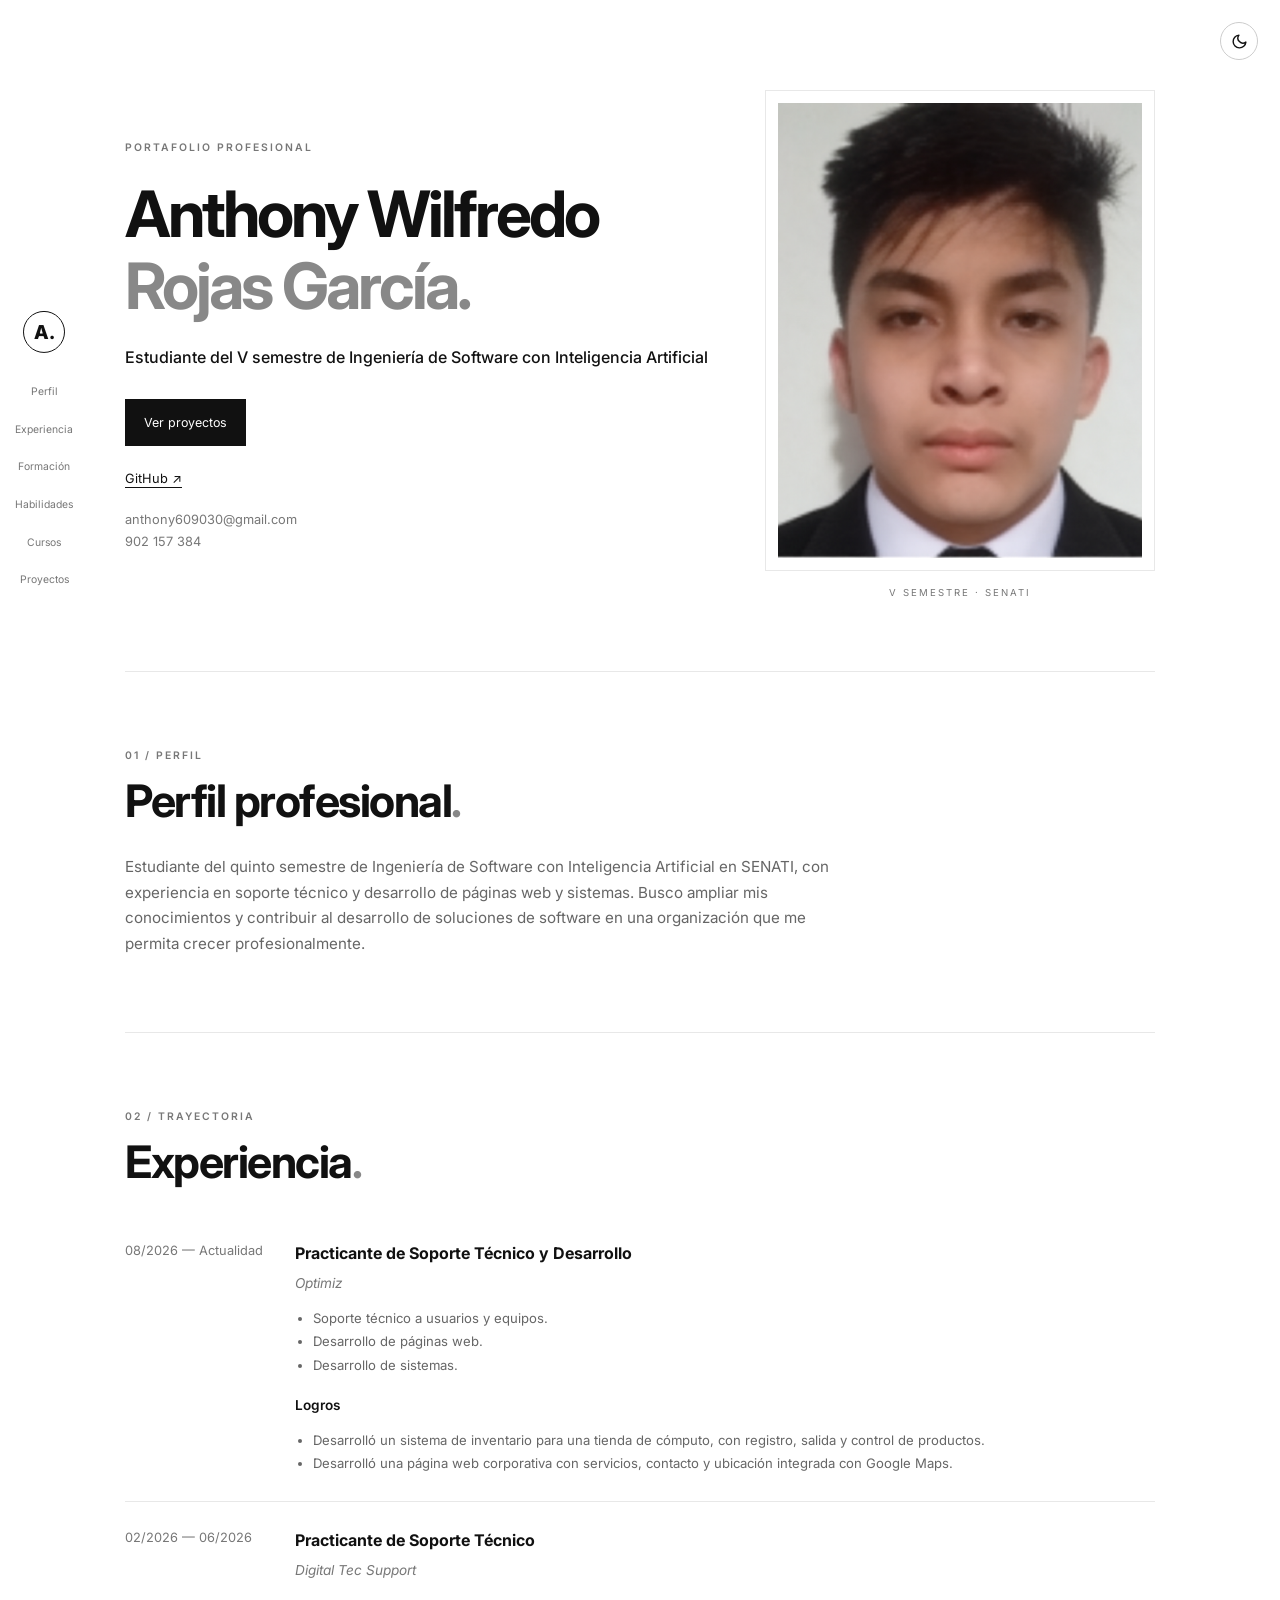
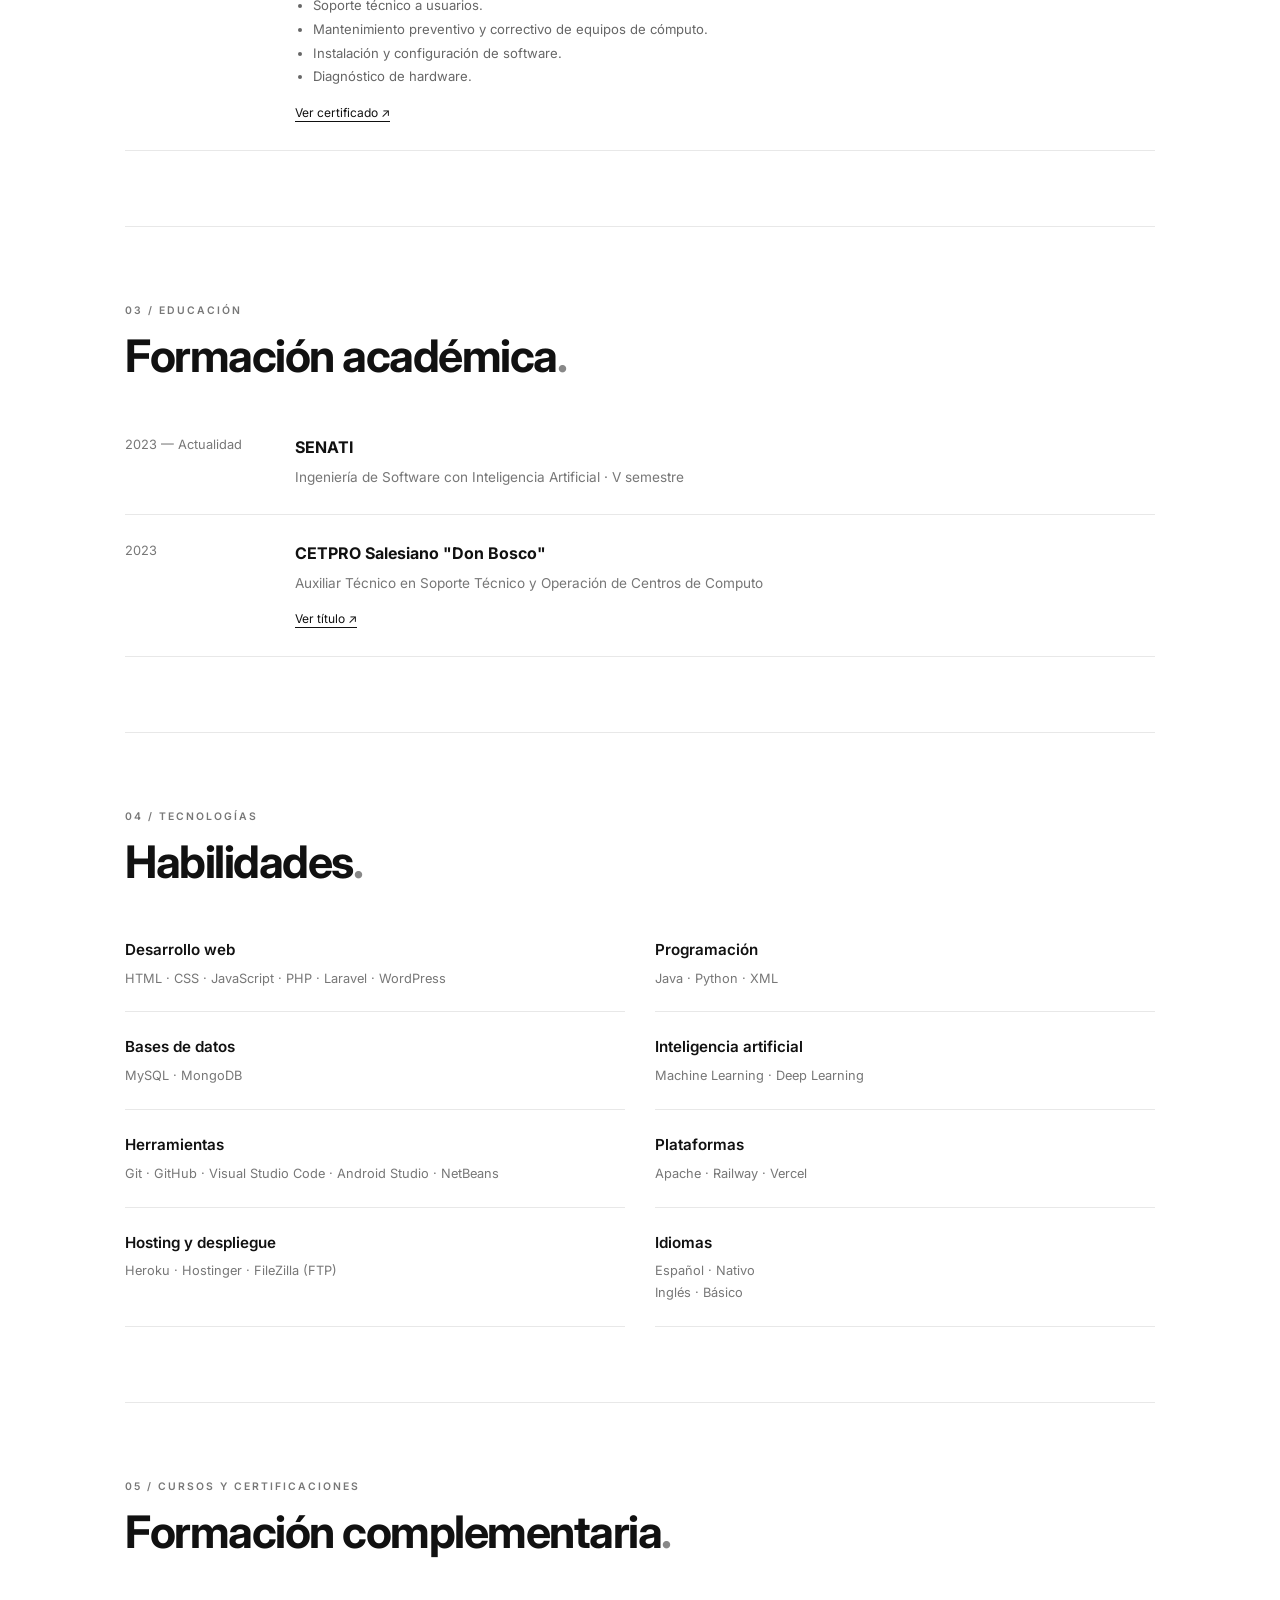
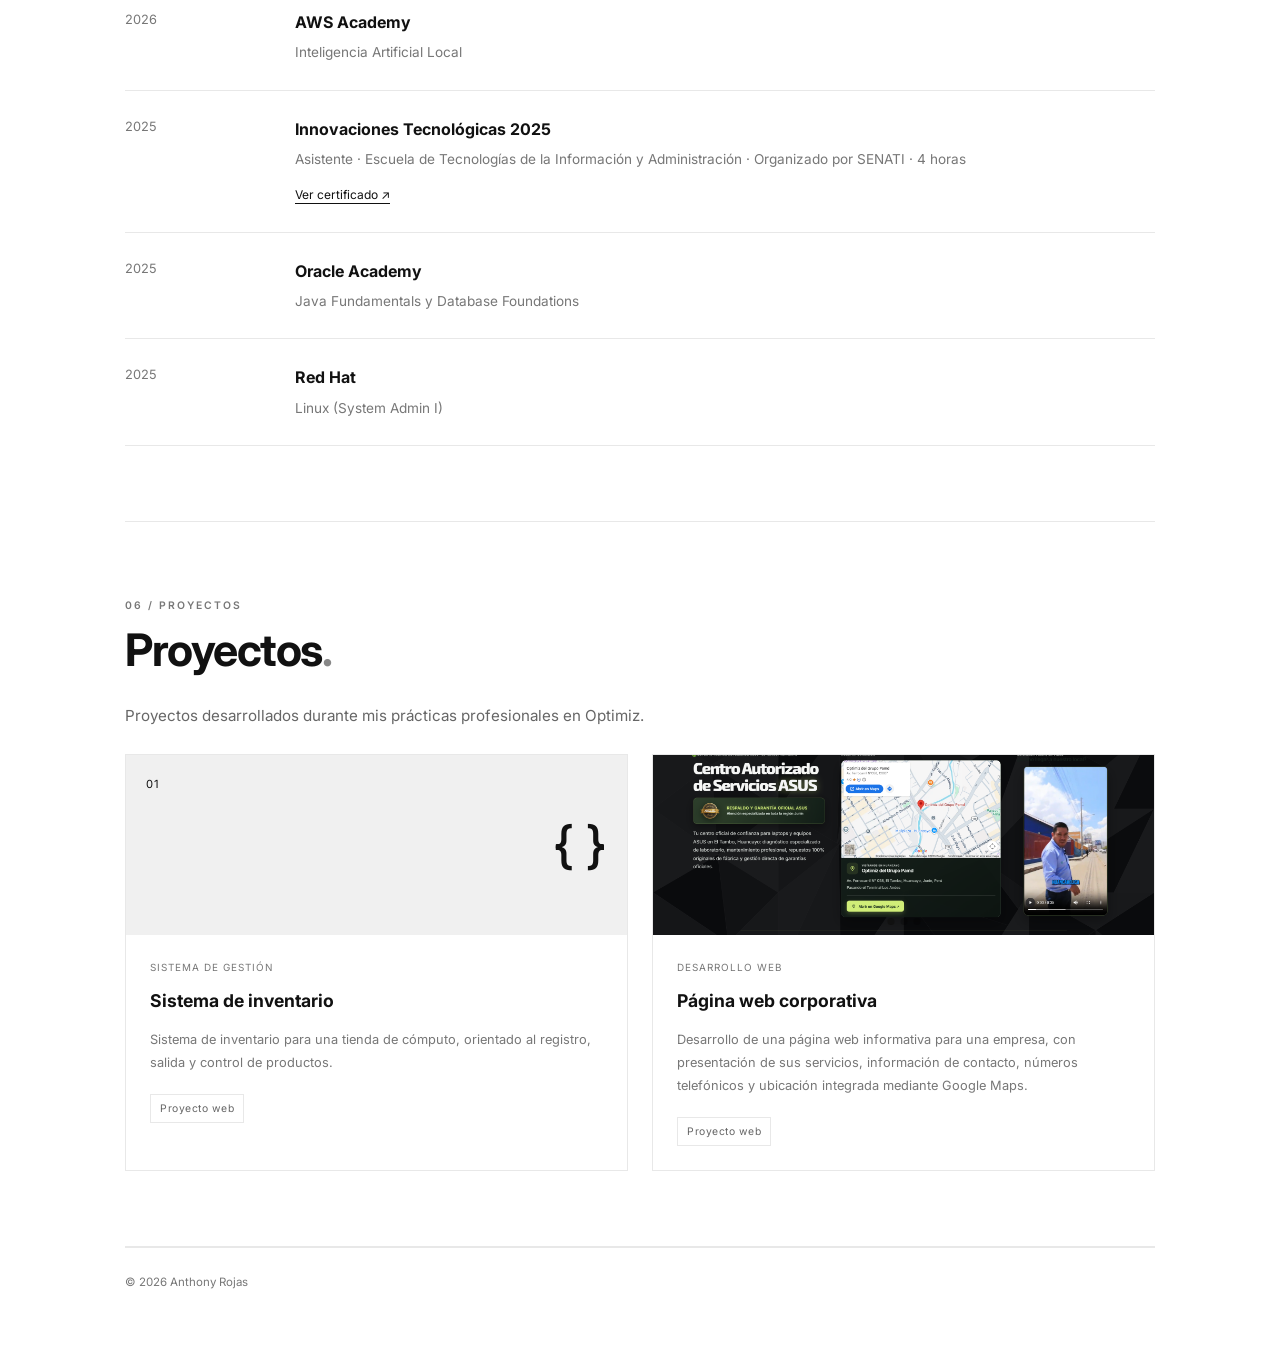
==== commit 449b8ae8: "Add files via upload" ====
--- a/index.html
+++ b/index.html
@@ -3,7 +3,7 @@
 <head>
     <meta charset="UTF-8">
     <meta name="viewport" content="width=device-width, initial-scale=1.0">
-    <title>Anthony Rojas | Portfolio</title>
+    <title>Anthony Rojas | Portafolio Profesional</title>
     <link rel="preconnect" href="https://fonts.googleapis.com">
     <link href="https://fonts.googleapis.com/css2?family=Inter:wght@400;500;600;700;800&display=swap" rel="stylesheet">
     <link rel="stylesheet" href="./css/base.css">
@@ -31,23 +31,24 @@
 
     <nav class="sidebar">
         <a href="#inicio" class="brand">A.</a>
-        <a href="#sobre-mi">Sobre mí</a>
-        <a href="#habilidades">Habilidades</a>
-        <a href="#proyectos">Proyectos</a>
+        <a href="#sobre-mi">Perfil</a>
         <a href="#experiencia">Experiencia</a>
         <a href="#formacion">Formación</a>
+        <a href="#habilidades">Habilidades</a>
+        <a href="#complementaria">Cursos</a>
+        <a href="#proyectos">Proyectos</a>
     </nav>
 
     <main class="portfolio" id="inicio">
 
         <header class="hero">
             <div class="hero-text">
-                <p class="eyebrow">PORTAFOLIO PERSONAL</p>
+                <p class="eyebrow">PORTAFOLIO PROFESIONAL</p>
                 <h1>Anthony Wilfredo<br><span>Rojas García.</span></h1>
-                <h2>Estudiante de Ingeniería de Software con IA</h2>
+                <h2>Estudiante del V semestre de Ingeniería de Software con Inteligencia Artificial</h2>
 
                 <div class="actions">
-                    <a href="#proyectos" class="button button-dark">Ver proyectos ↓</a>
+                    <a href="#proyectos" class="button button-dark">Ver proyectos</a>
                 </div>
 
                 <a href="https://github.com/AnthonyWRG-60" class="github" target="_blank" rel="noopener noreferrer">GitHub ↗</a>
@@ -62,22 +63,89 @@
                 <div class="image-frame">
                     <img src="./assets/images/profile.png" alt="Foto de Anthony">
                 </div>
-                <span class="image-label">EN CONSTANTE APRENDIZAJE</span>
+                <span class="image-label">V SEMESTRE · SENATI</span>
             </div>
         </header>
 
         <section class="section" id="sobre-mi">
             <p class="eyebrow">01 / PERFIL</p>
-            <h2>Sobre mí<span>.</span></h2>
+            <h2>Perfil profesional<span>.</span></h2>
             <p class="section-text">
-                Soy estudiante de Ingeniería de Software con Inteligencia
-                Artificial en SENATI. Me interesa la tecnología, la creación
-                de aplicaciones y el desarrollo de soluciones de software.
+                Estudiante del quinto semestre de Ingeniería de Software con
+                Inteligencia Artificial en SENATI, con experiencia en soporte
+                técnico y desarrollo de páginas web y sistemas. Busco ampliar
+                mis conocimientos y contribuir al desarrollo de soluciones de
+                software en una organización que me permita crecer
+                profesionalmente.
             </p>
         </section>
 
+        <section class="section" id="experiencia">
+            <p class="eyebrow">02 / TRAYECTORIA</p>
+            <h2>Experiencia<span>.</span></h2>
+
+            <div class="timeline">
+                <div class="timeline-item">
+                    <span>08/2026 — Actualidad</span>
+                    <div>
+                        <h3>Practicante de Soporte Técnico y Desarrollo</h3>
+                        <p class="company">Optimiz</p>
+                        <ul class="bullets">
+                            <li>Soporte técnico a usuarios y equipos.</li>
+                            <li>Desarrollo de páginas web.</li>
+                            <li>Desarrollo de sistemas.</li>
+                        </ul>
+                        <p class="achievements">Logros</p>
+                        <ul class="bullets">
+                            <li>Desarrolló un sistema de inventario para una tienda de cómputo, con registro, salida y control de productos.</li>
+                            <li>Desarrolló una página web corporativa con servicios, contacto y ubicación integrada con Google Maps.</li>
+                        </ul>
+                    </div>
+                </div>
+
+                <div class="timeline-item">
+                    <span>02/2026 — 06/2026</span>
+                    <div>
+                        <h3>Practicante de Soporte Técnico</h3>
+                        <p class="company">Digital Tec Support</p>
+                        <ul class="bullets">
+                            <li>Soporte técnico a usuarios.</li>
+                            <li>Mantenimiento preventivo y correctivo de equipos de cómputo.</li>
+                            <li>Instalación y configuración de software.</li>
+                            <li>Diagnóstico de hardware.</li>
+                        </ul>
+                        <a class="cert-link" href="./assets/certificates/digitaltec-internship.pdf" target="_blank" rel="noopener noreferrer">Ver certificado ↗</a>
+                    </div>
+                </div>
+            </div>
+        </section>
+
+        <section class="section" id="formacion">
+            <p class="eyebrow">03 / EDUCACIÓN</p>
+            <h2>Formación académica<span>.</span></h2>
+
+            <div class="timeline">
+                <div class="timeline-item">
+                    <span>2023 — Actualidad</span>
+                    <div>
+                        <h3>SENATI</h3>
+                        <p>Ingeniería de Software con Inteligencia Artificial · V semestre</p>
+                    </div>
+                </div>
+
+                <div class="timeline-item">
+                    <span>2023</span>
+                    <div>
+                        <h3>CETPRO Salesiano "Don Bosco"</h3>
+                        <p>Auxiliar Técnico en Soporte Técnico y Operación de Centros de Computo</p>
+                        <a class="cert-link" href="./assets/certificates/cetpro-title.pdf" target="_blank" rel="noopener noreferrer">Ver título ↗</a>
+                    </div>
+                </div>
+            </div>
+        </section>
+
         <section class="section" id="habilidades">
-            <p class="eyebrow">02 / TECNOLOGÍAS</p>
+            <p class="eyebrow">04 / TECNOLOGÍAS</p>
             <h2>Habilidades<span>.</span></h2>
 
             <div class="skills">
@@ -123,11 +191,51 @@
             </div>
         </section>
 
+        <section class="section" id="complementaria">
+            <p class="eyebrow">05 / CURSOS Y CERTIFICACIONES</p>
+            <h2>Formación complementaria<span>.</span></h2>
+
+            <div class="timeline">
+                <div class="timeline-item">
+                    <span>2026</span>
+                    <div>
+                        <h3>AWS Academy</h3>
+                        <p>Inteligencia Artificial Local</p>
+                    </div>
+                </div>
+
+                <div class="timeline-item">
+                    <span>2025</span>
+                    <div>
+                        <h3>Innovaciones Tecnológicas 2025</h3>
+                        <p>Asistente · Escuela de Tecnologías de la Información y Administración · Organizado por SENATI · 4 horas</p>
+                        <a class="cert-link" href="./assets/certificates/innovations-2025.pdf" target="_blank" rel="noopener noreferrer">Ver certificado ↗</a>
+                    </div>
+                </div>
+
+                <div class="timeline-item">
+                    <span>2025</span>
+                    <div>
+                        <h3>Oracle Academy</h3>
+                        <p>Java Fundamentals y Database Foundations</p>
+                    </div>
+                </div>
+
+                <div class="timeline-item">
+                    <span>2025</span>
+                    <div>
+                        <h3>Red Hat</h3>
+                        <p>Linux (System Admin I)</p>
+                    </div>
+                </div>
+            </div>
+        </section>
+
         <section class="section" id="proyectos">
-            <p class="eyebrow">03 / TRABAJOS</p>
-            <h2>Mis proyectos<span>.</span></h2>
+            <p class="eyebrow">06 / PROYECTOS</p>
+            <h2>Proyectos<span>.</span></h2>
             <p class="section-text projects-description">
-                Proyectos desarrollados como parte de mi aprendizaje y experiencia práctica.
+                Proyectos desarrollados durante mis prácticas profesionales en Optimiz.
             </p>
 
             <div class="projects">
@@ -180,105 +288,6 @@
             </div>
         </section>
 
-        <section class="section" id="experiencia">
-            <p class="eyebrow">04 / TRAYECTORIA</p>
-            <h2>Experiencia<span>.</span></h2>
-
-            <div class="timeline">
-                <div class="timeline-item">
-                    <span>08/2026 — Actualidad</span>
-                    <div>
-                        <h3>Practicante de Soporte Técnico y Desarrollo</h3>
-                        <p class="company">Optimiz</p>
-                        <ul class="bullets">
-                            <li>Soporte técnico.</li>
-                            <li>Desarrollo de páginas web.</li>
-                            <li>Desarrollo de sistemas.</li>
-                        </ul>
-                    </div>
-                </div>
-
-                <div class="timeline-item">
-                    <span>02/2026 — 06/2026</span>
-                    <div>
-                        <h3>Practicante de Soporte Técnico</h3>
-                        <p class="company">Digital Tec Support</p>
-                        <ul class="bullets">
-                            <li>Soporte técnico.</li>
-                            <li>Mantenimiento preventivo y correctivo de equipos de cómputo.</li>
-                            <li>Instalación y configuración de software.</li>
-                            <li>Diagnóstico de hardware.</li>
-                        </ul>
-                    </div>
-                </div>
-
-                <div class="timeline-item">
-                    <span>02/2025 — 05/2025</span>
-                    <div>
-                        <h3>Practicante de Tecnologías de la Información</h3>
-                        <p class="company">Municipalidad Distrital de Pilcomayo (Huancayo)</p>
-                        <ul class="bullets">
-                            <li>Soporte técnico directo a usuarios en hardware, sistemas operativos y aplicaciones de oficina.</li>
-                            <li>Revisión y mantenimiento de conexiones de red local y periféricos.</li>
-                            <li>Registro y control físico de los activos informáticos institucionales.</li>
-                        </ul>
-                        <p class="achievements">Logros</p>
-                        <ul class="bullets">
-                            <li>Inventarió los activos tecnológicos, agilizando la atención de incidencias diarias.</li>
-                            <li>Minimizó caídas con el mantenimiento preventivo a equipos de cómputo y periféricos.</li>
-                        </ul>
-                    </div>
-                </div>
-            </div>
-        </section>
-
-        <section class="section" id="formacion">
-            <p class="eyebrow">05 / EDUCACIÓN</p>
-            <h2>Formación académica<span>.</span></h2>
-
-            <div class="timeline">
-                <div class="timeline-item">
-                    <span>2023 — Actualidad</span>
-                    <div>
-                        <h3>SENATI</h3>
-                        <p>Ing. de Software con IA</p>
-                    </div>
-                </div>
-
-                <div class="timeline-item">
-                    <span>2026</span>
-                    <div>
-                        <h3>AWS Academy</h3>
-                        <p>Inteligencia Artificial Local</p>
-                    </div>
-                </div>
-
-                <div class="timeline-item">
-                    <span>2025</span>
-                    <div>
-                        <h3>Oracle Academy</h3>
-                        <p>Java Fundamentals y Database Foundations</p>
-                    </div>
-                </div>
-
-                <div class="timeline-item">
-                    <span>2025</span>
-                    <div>
-                        <h3>Red Hat</h3>
-                        <p>Linux (System Admin I)</p>
-                    </div>
-                </div>
-
-                <div class="timeline-item">
-                    <span>2023</span>
-                    <div>
-                        <h3>CETPRO Salesiano "Don Bosco"</h3>
-                        <p>Auxiliar Técnico en Soporte Técnico y Operación de Centros de Computo</p>
-                    </div>
-                </div>
-            </div>
-        </section>
-
         <footer>
             <span>© 2026 Anthony Rojas</span>
         </footer>
--- a/css/sections.css
+++ b/css/sections.css
@@ -124,6 +124,19 @@
     font-style: italic;
 }
 
+.cert-link {
+    display: inline-block;
+    margin-top: 14px;
+    font-size: 0.75rem;
+    text-decoration: underline;
+    text-underline-offset: 4px;
+    transition: opacity 0.2s ease;
+}
+
+.cert-link:hover {
+    opacity: 0.6;
+}
+
 .bullets {
     margin: 12px 0 0 18px;
     color: var(--body);
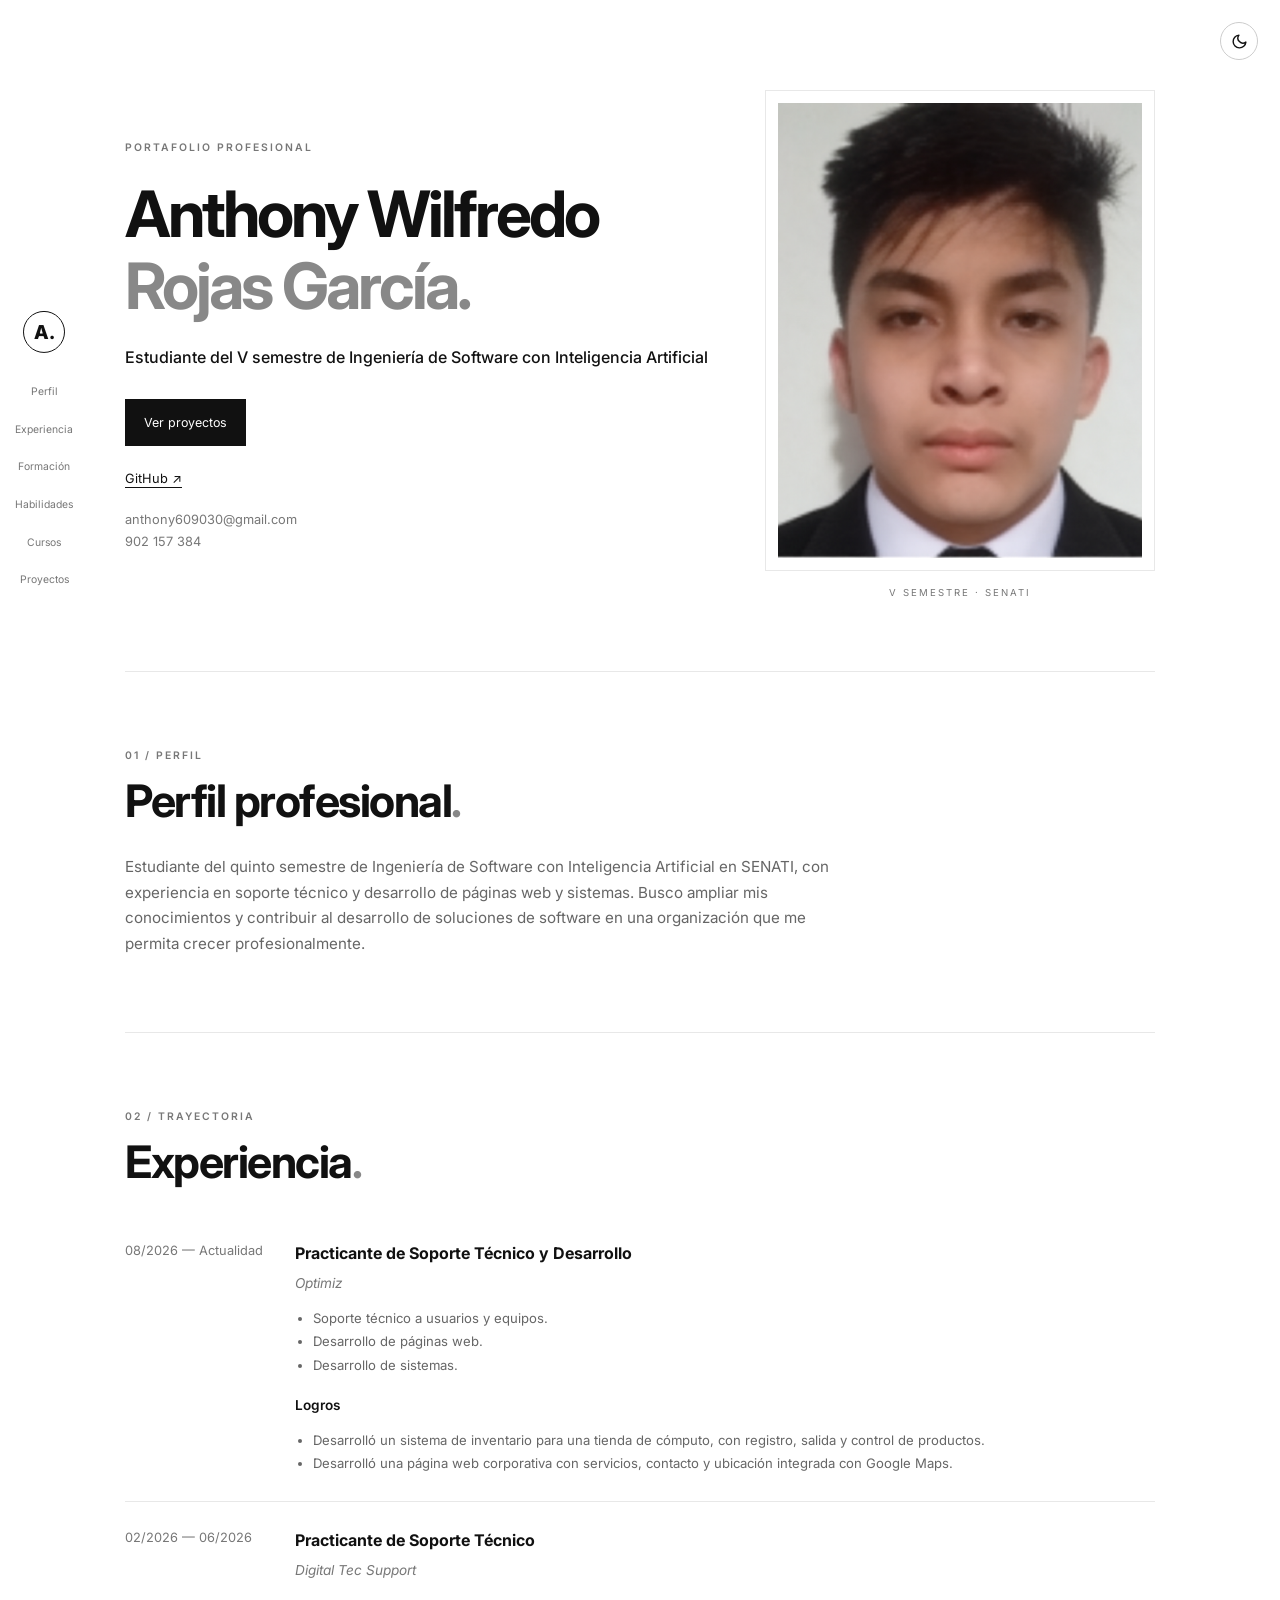
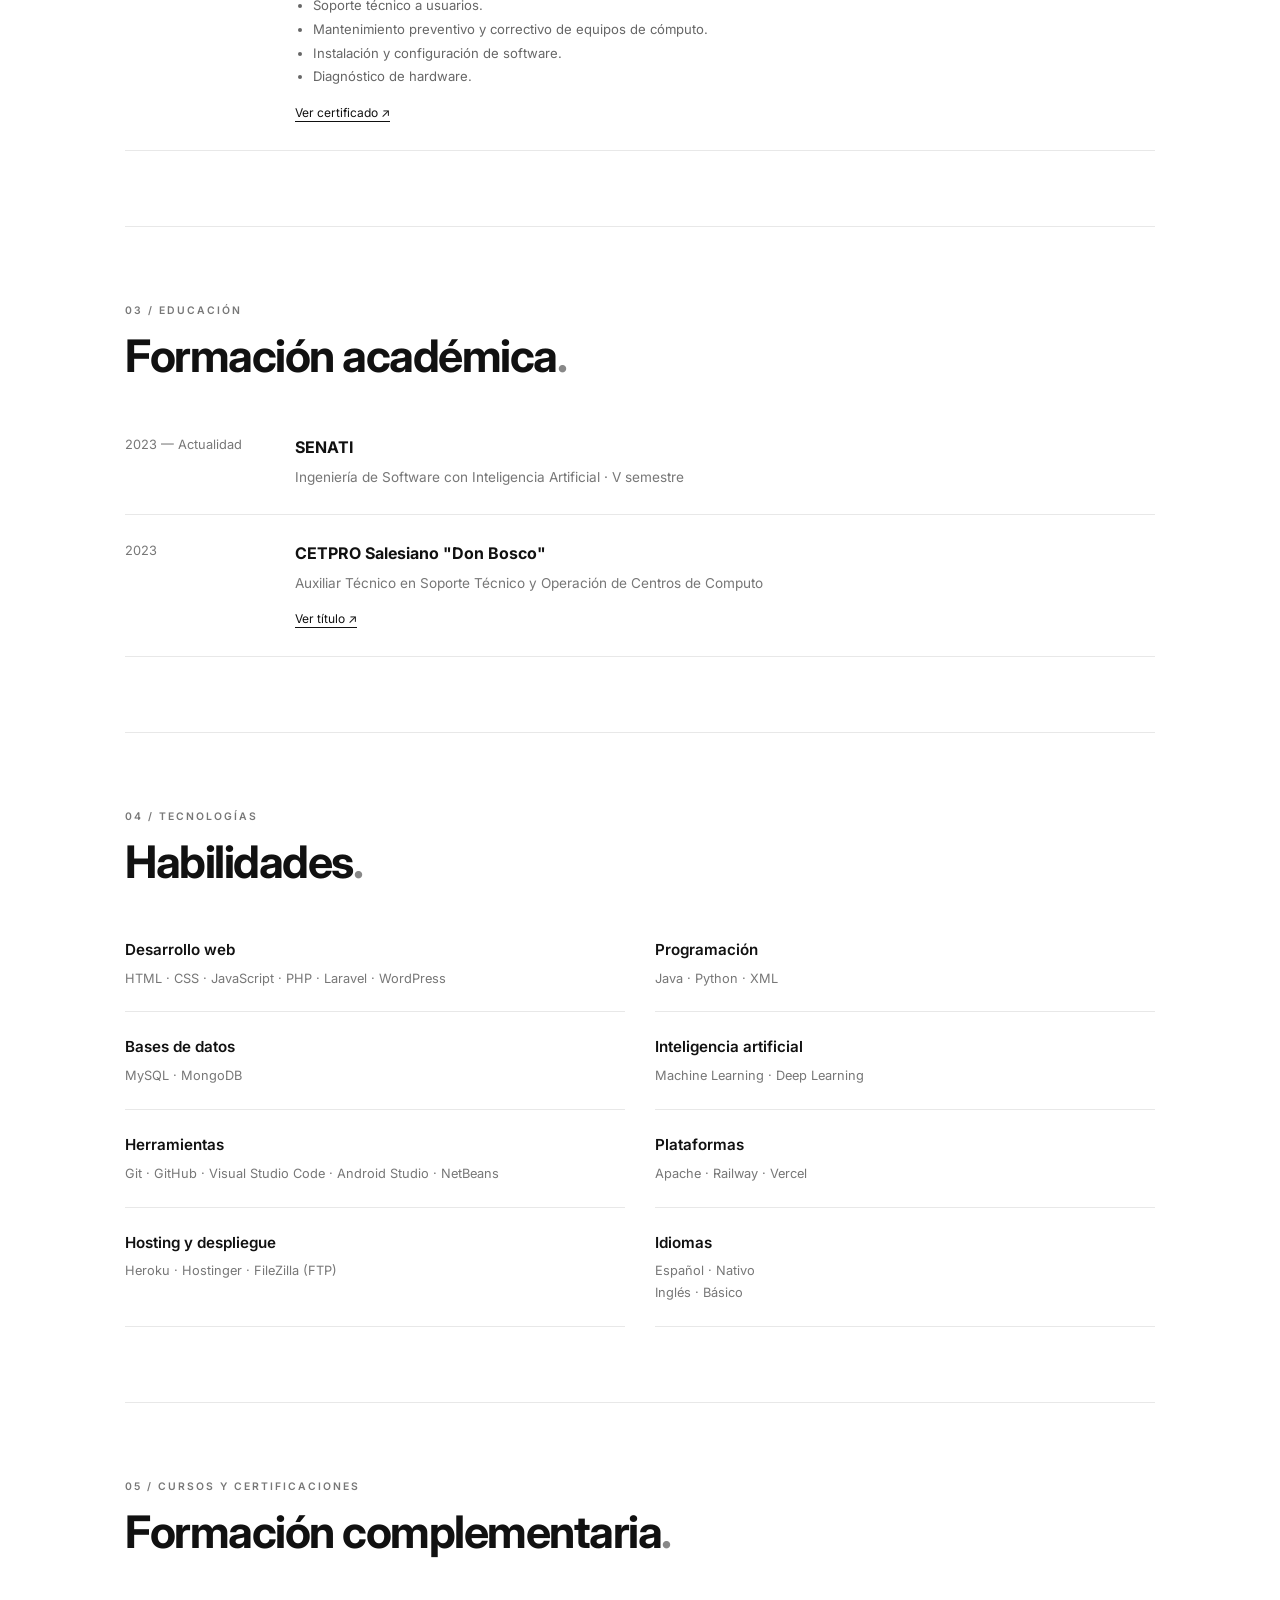
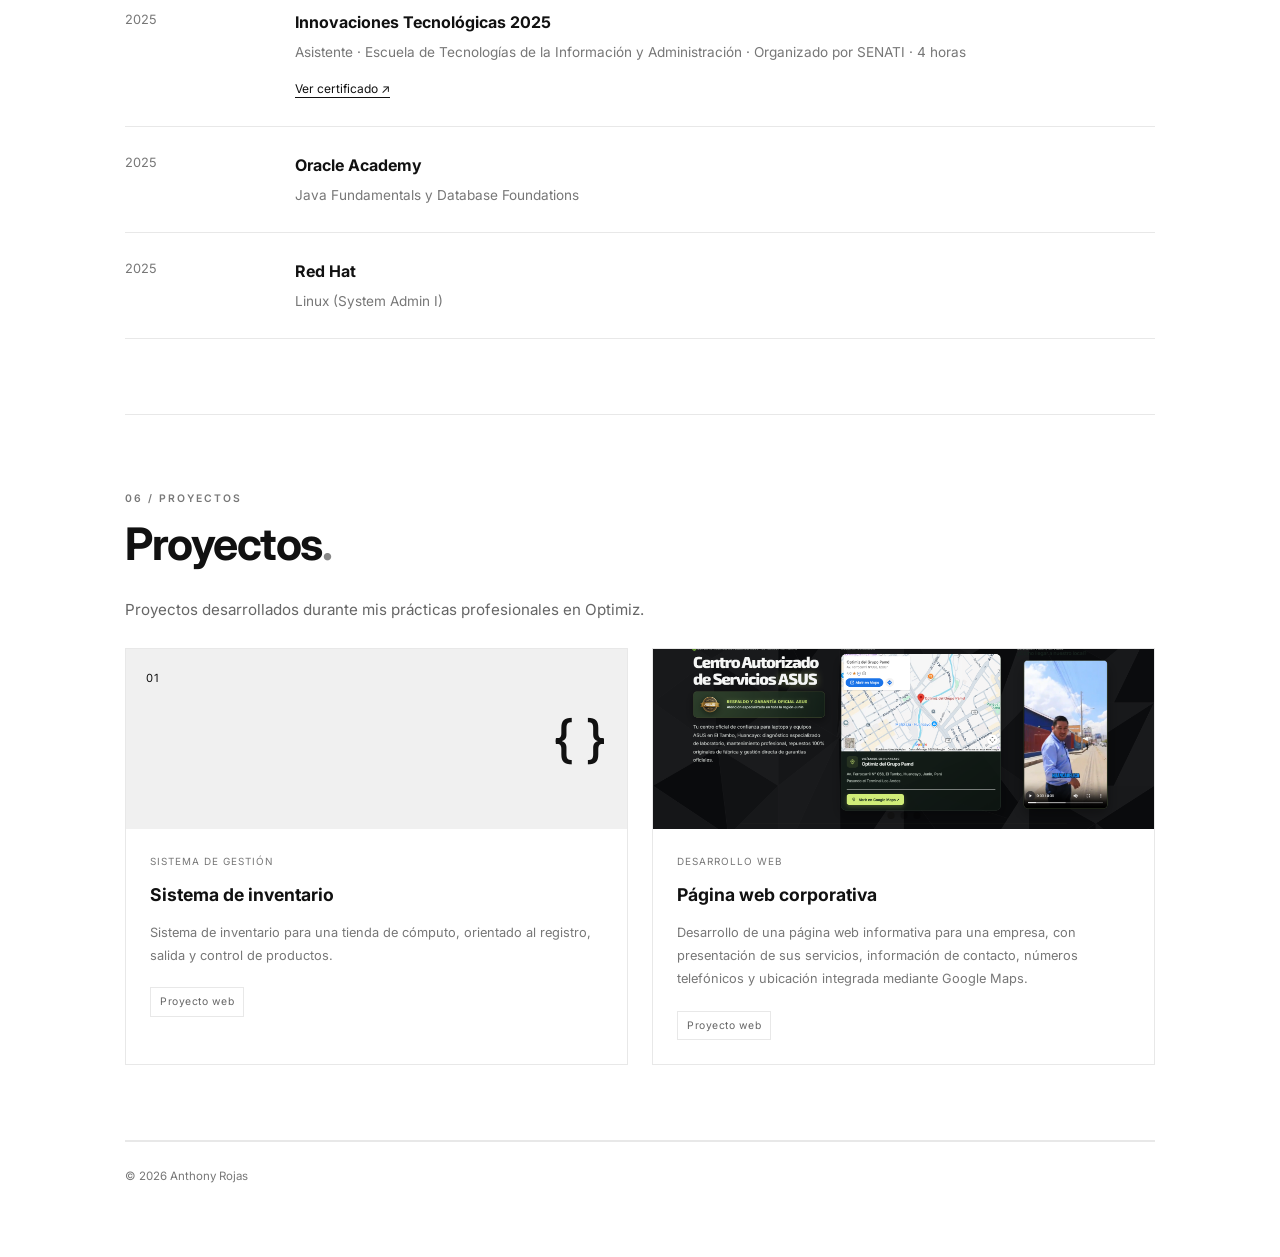
==== commit 012ec788: "Add files via upload" ====
--- a/index.html
+++ b/index.html
@@ -197,14 +197,6 @@
 
             <div class="timeline">
                 <div class="timeline-item">
-                    <span>2026</span>
-                    <div>
-                        <h3>AWS Academy</h3>
-                        <p>Inteligencia Artificial Local</p>
-                    </div>
-                </div>
-
-                <div class="timeline-item">
                     <span>2025</span>
                     <div>
                         <h3>Innovaciones Tecnológicas 2025</h3>
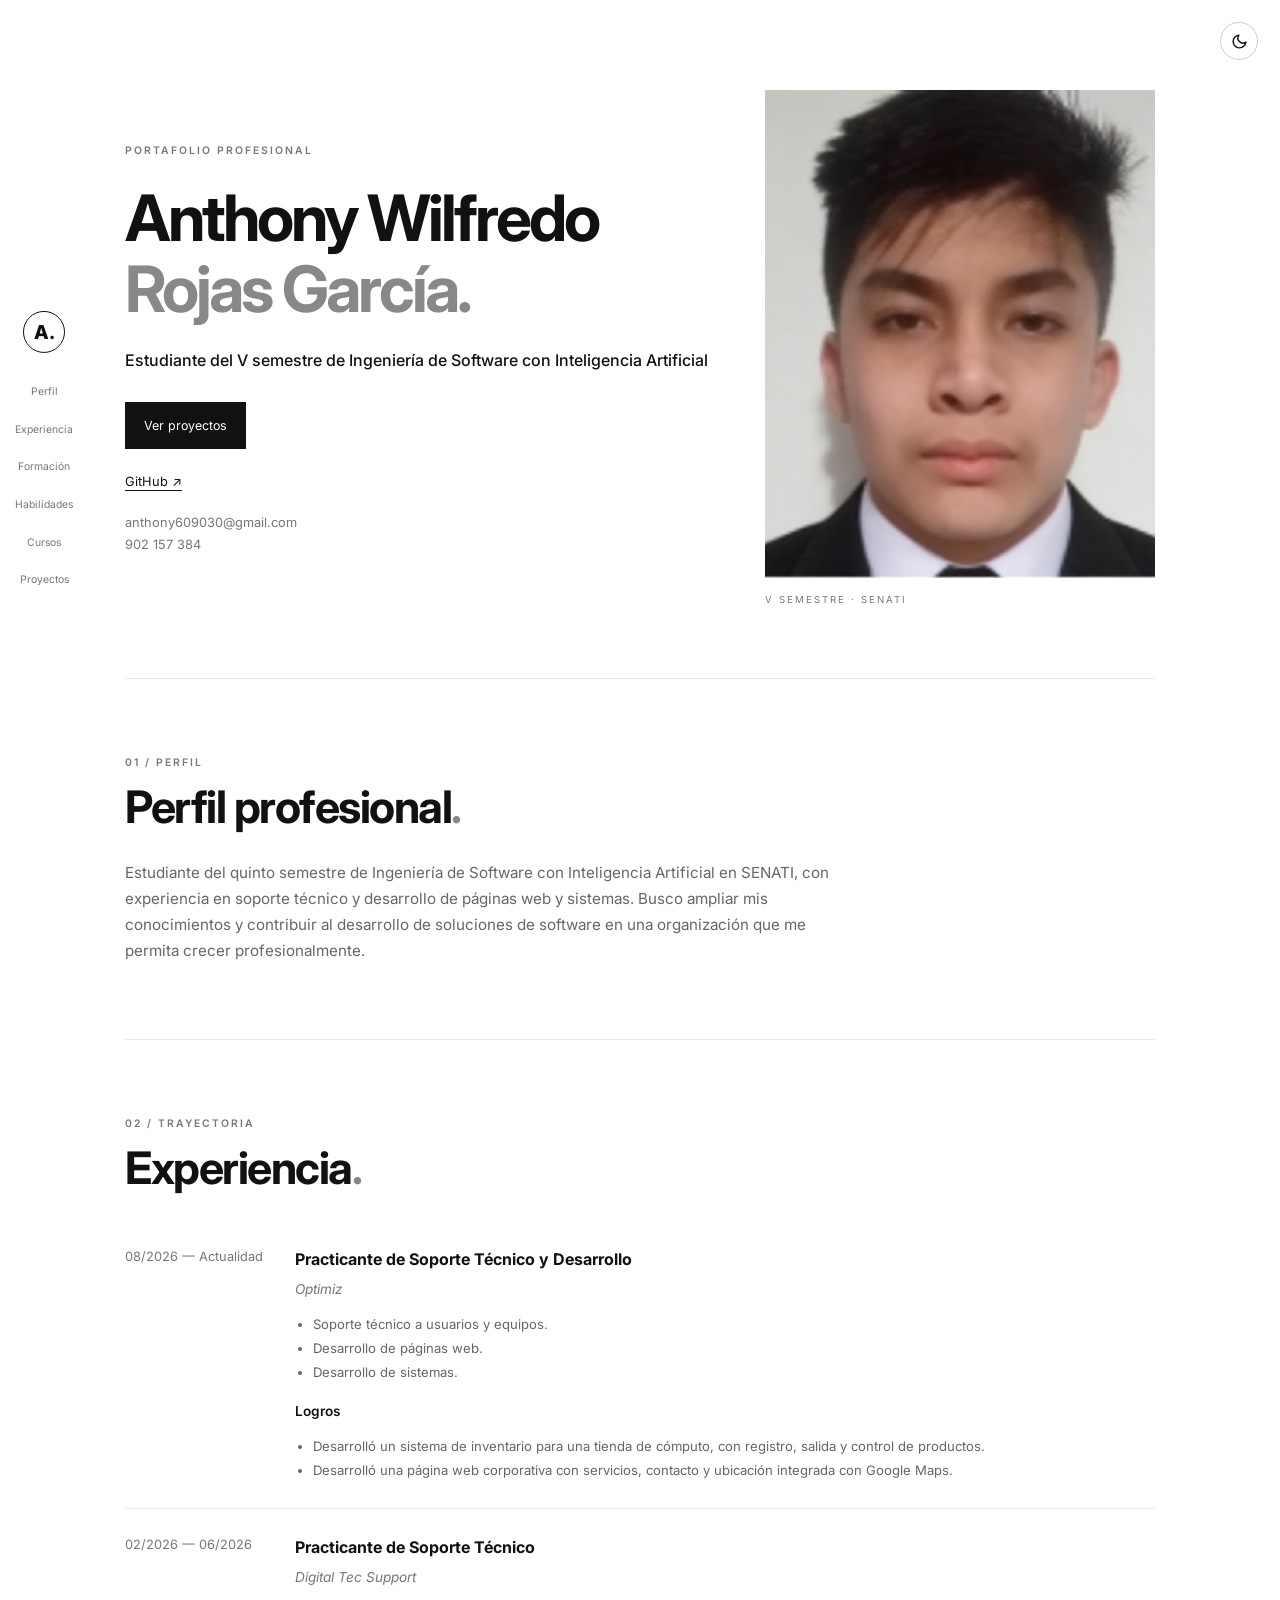
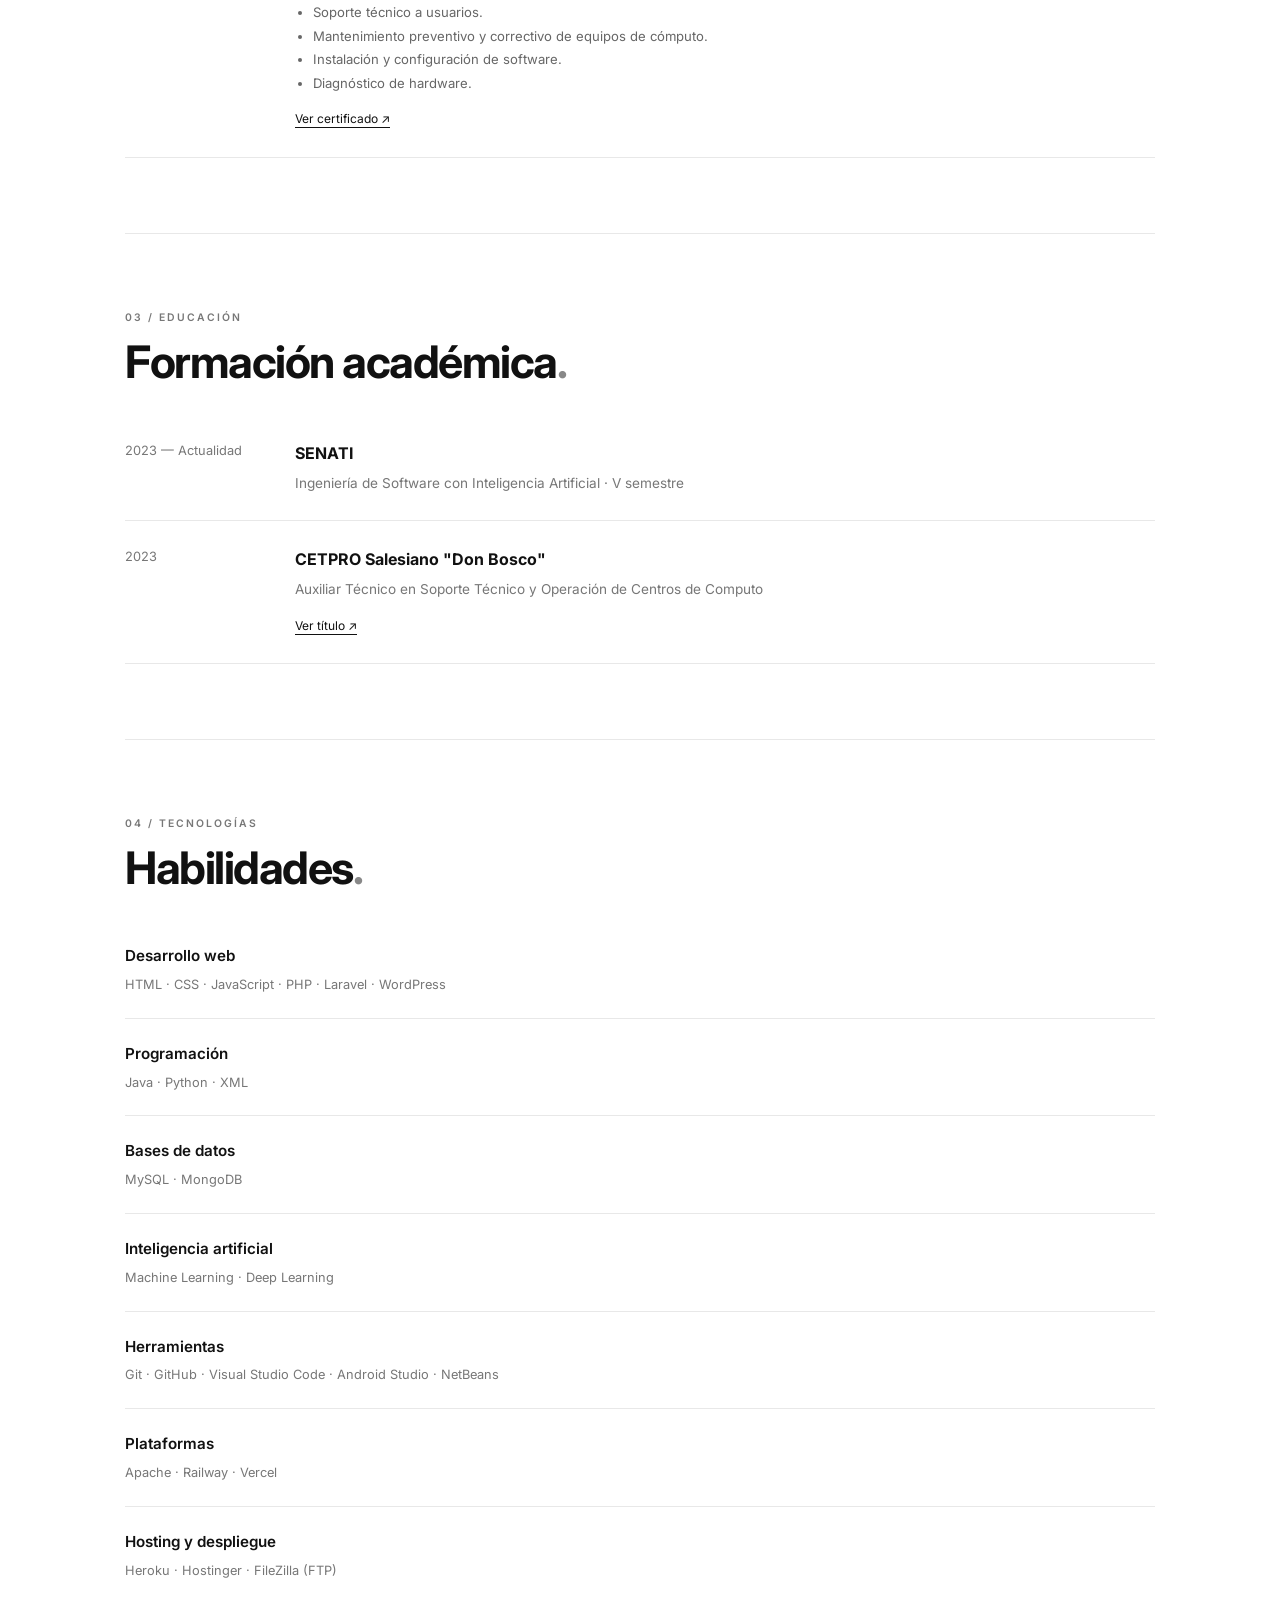
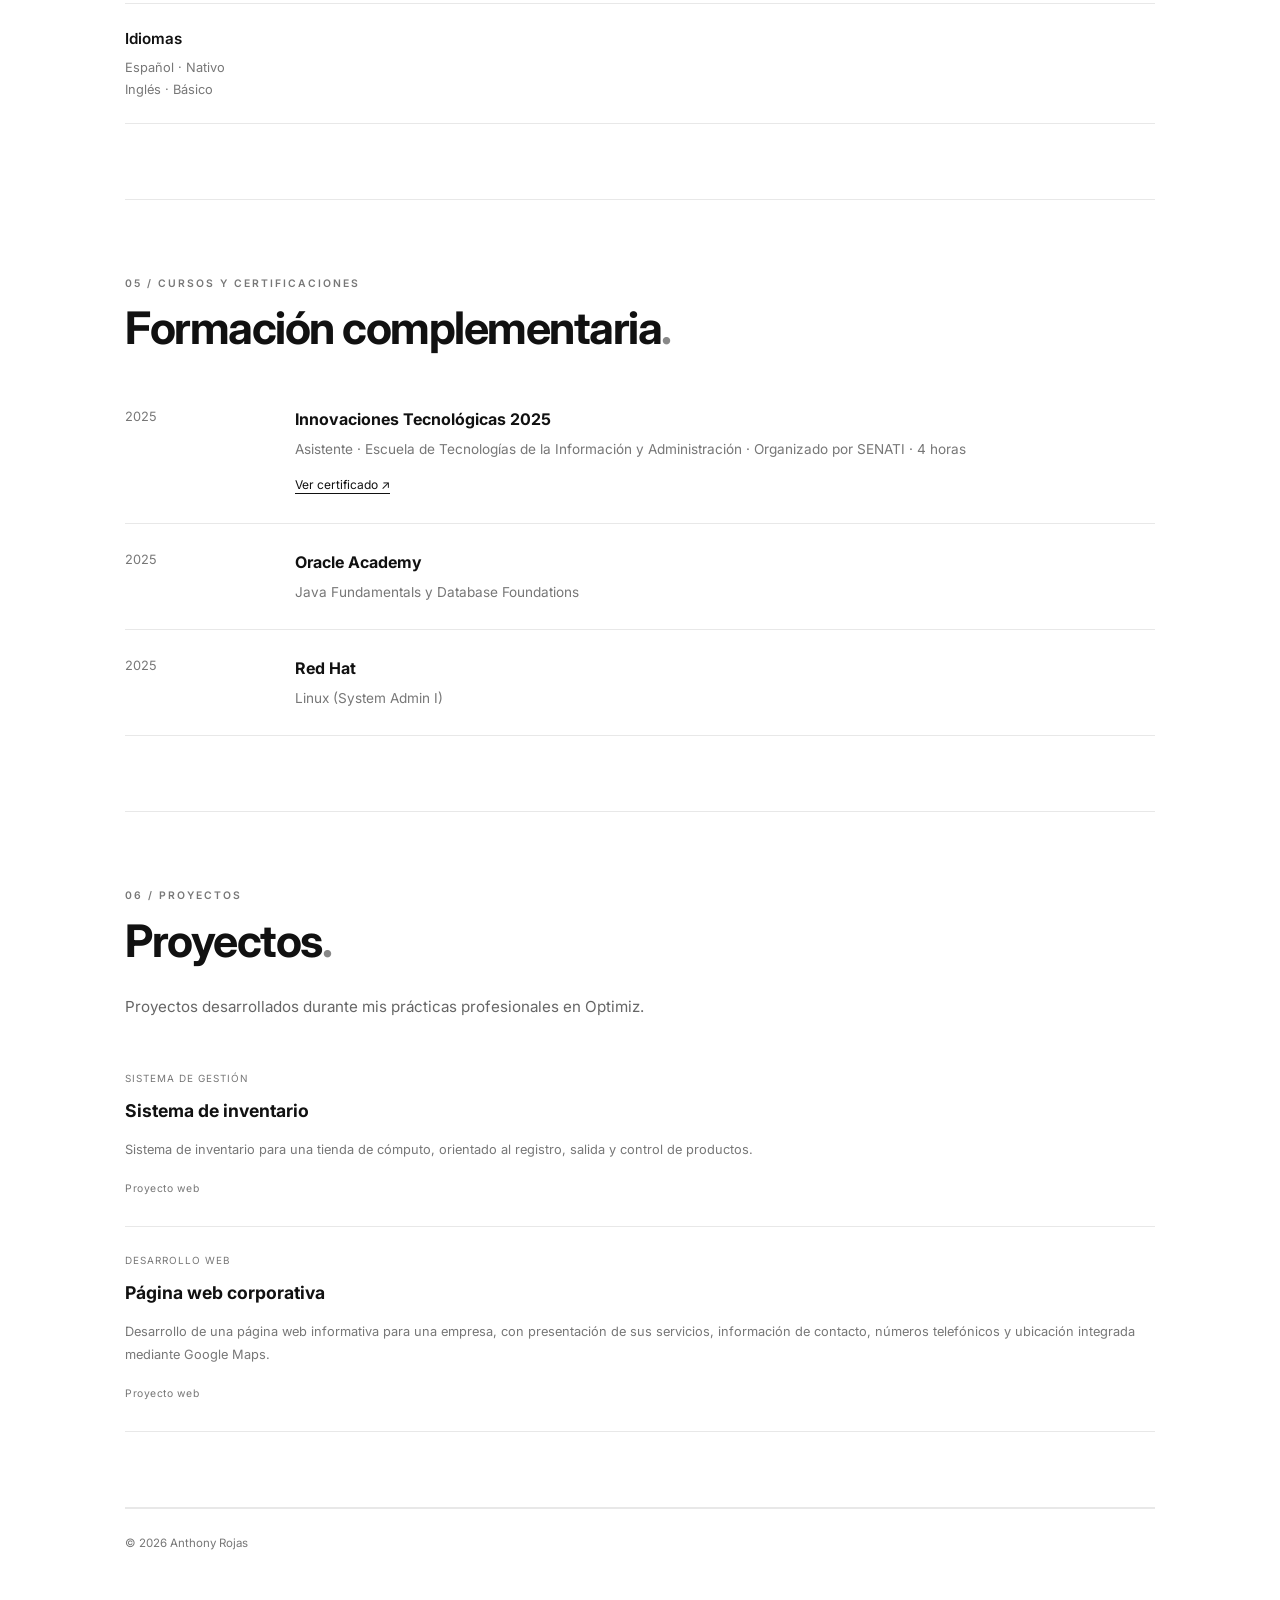
==== commit 0737c6ad: "Add files via upload" ====
--- a/index.html
+++ b/index.html
@@ -10,7 +10,6 @@
     <link rel="stylesheet" href="./css/intro.css">
     <link rel="stylesheet" href="./css/layout.css">
     <link rel="stylesheet" href="./css/sections.css">
-    <link rel="stylesheet" href="./css/carousel.css">
     <link rel="stylesheet" href="./css/responsive.css">
     <script src="./js/theme.js"></script>
 </head>
@@ -232,15 +231,6 @@
 
             <div class="projects">
                 <article class="project">
-                    <div class="carousel" data-carousel>
-                        <div class="carousel-track">
-                            <div class="slide"><span>01</span><strong>{ }</strong></div>
-                        </div>
-                        <button class="carousel-btn prev" aria-label="Anterior">‹</button>
-                        <button class="carousel-btn next" aria-label="Siguiente">›</button>
-                        <div class="carousel-dots"></div>
-                    </div>
-
                     <div class="project-info">
                         <p>SISTEMA DE GESTIÓN</p>
                         <h3>Sistema de inventario</h3>
@@ -253,17 +243,6 @@
                 </article>
 
                 <article class="project">
-                    <div class="carousel" data-carousel>
-                        <div class="carousel-track">
-                            <img src="./assets/images/corporate-website/1.png" alt="Página web corporativa: vista 1">
-                            <img src="./assets/images/corporate-website/2.png" alt="Página web corporativa: vista 2">
-                            <img src="./assets/images/corporate-website/3.png" alt="Página web corporativa: vista 3">
-                        </div>
-                        <button class="carousel-btn prev" aria-label="Anterior">‹</button>
-                        <button class="carousel-btn next" aria-label="Siguiente">›</button>
-                        <div class="carousel-dots"></div>
-                    </div>
-
                     <div class="project-info">
                         <p>DESARROLLO WEB</p>
                         <h3>Página web corporativa</h3>
@@ -285,7 +264,5 @@
         </footer>
 
     </main>
-
-    <script src="./js/carousel.js"></script>
 </body>
 </html>
--- a/css/layout.css
+++ b/css/layout.css
@@ -160,19 +160,7 @@
 }
 
 .hero-image {
-    position: relative;
-    text-align: center;
-}
-
-.image-frame {
-    padding: 12px;
-    border: 1px solid var(--line);
-    background: var(--bg);
-    transition: transform 0.4s ease;
-}
-
-.image-frame:hover {
-    transform: translateY(-5px);
+    width: 100%;
 }
 
 .image-frame img {
--- a/css/sections.css
+++ b/css/sections.css
@@ -18,9 +18,8 @@
 }
 
 .skills {
-    display: grid;
-    grid-template-columns: repeat(2, minmax(0, 1fr));
-    gap: 0 30px;
+    display: flex;
+    flex-direction: column;
 }
 
 .skills article {
@@ -49,24 +48,13 @@
 }
 
 .projects {
-    display: grid;
-    grid-template-columns: repeat(2, minmax(0, 1fr));
-    gap: 24px;
+    display: flex;
+    flex-direction: column;
 }
 
 .project {
-    border: 1px solid var(--line);
-    background: var(--bg);
-    transition: transform 0.3s ease, box-shadow 0.3s ease;
-}
-
-.project:hover {
-    transform: translateY(-5px);
-    box-shadow: 0 12px 30px var(--shadow);
-}
-
-.project-info {
-    padding: 24px;
+    padding: 25px 0;
+    border-bottom: 1px solid var(--line);
 }
 
 .project-info > p:first-child {
@@ -89,10 +77,8 @@
 
 .project-status {
     display: inline-block;
-    margin-top: 8px;
-    padding: 5px 9px;
-    border: 1px solid var(--line);
-    color: var(--body);
+    margin-top: 4px;
+    color: var(--muted);
     font-size: 0.65rem;
     letter-spacing: 0.5px;
 }
--- a/css/responsive.css
+++ b/css/responsive.css
@@ -33,29 +33,22 @@
         gap: 35px;
     }
 
+    .hero-image {
+        max-width: 340px;
+    }
+
+    .timeline-item {
+        grid-template-columns: 1fr;
+        gap: 6px;
+    }
+
     .hero h1 {
         font-size: 2.7rem;
         letter-spacing: -2px;
     }
 
-    .hero-image {
-        max-width: 340px;
-        width: 100%;
-        margin: auto;
-    }
-
-    .skills,
-    .projects {
-        grid-template-columns: 1fr;
-    }
-
     .section {
         padding: 55px 0;
-    }
-
-    .timeline-item {
-        grid-template-columns: 1fr;
-        gap: 6px;
     }
 
     .sidebar {
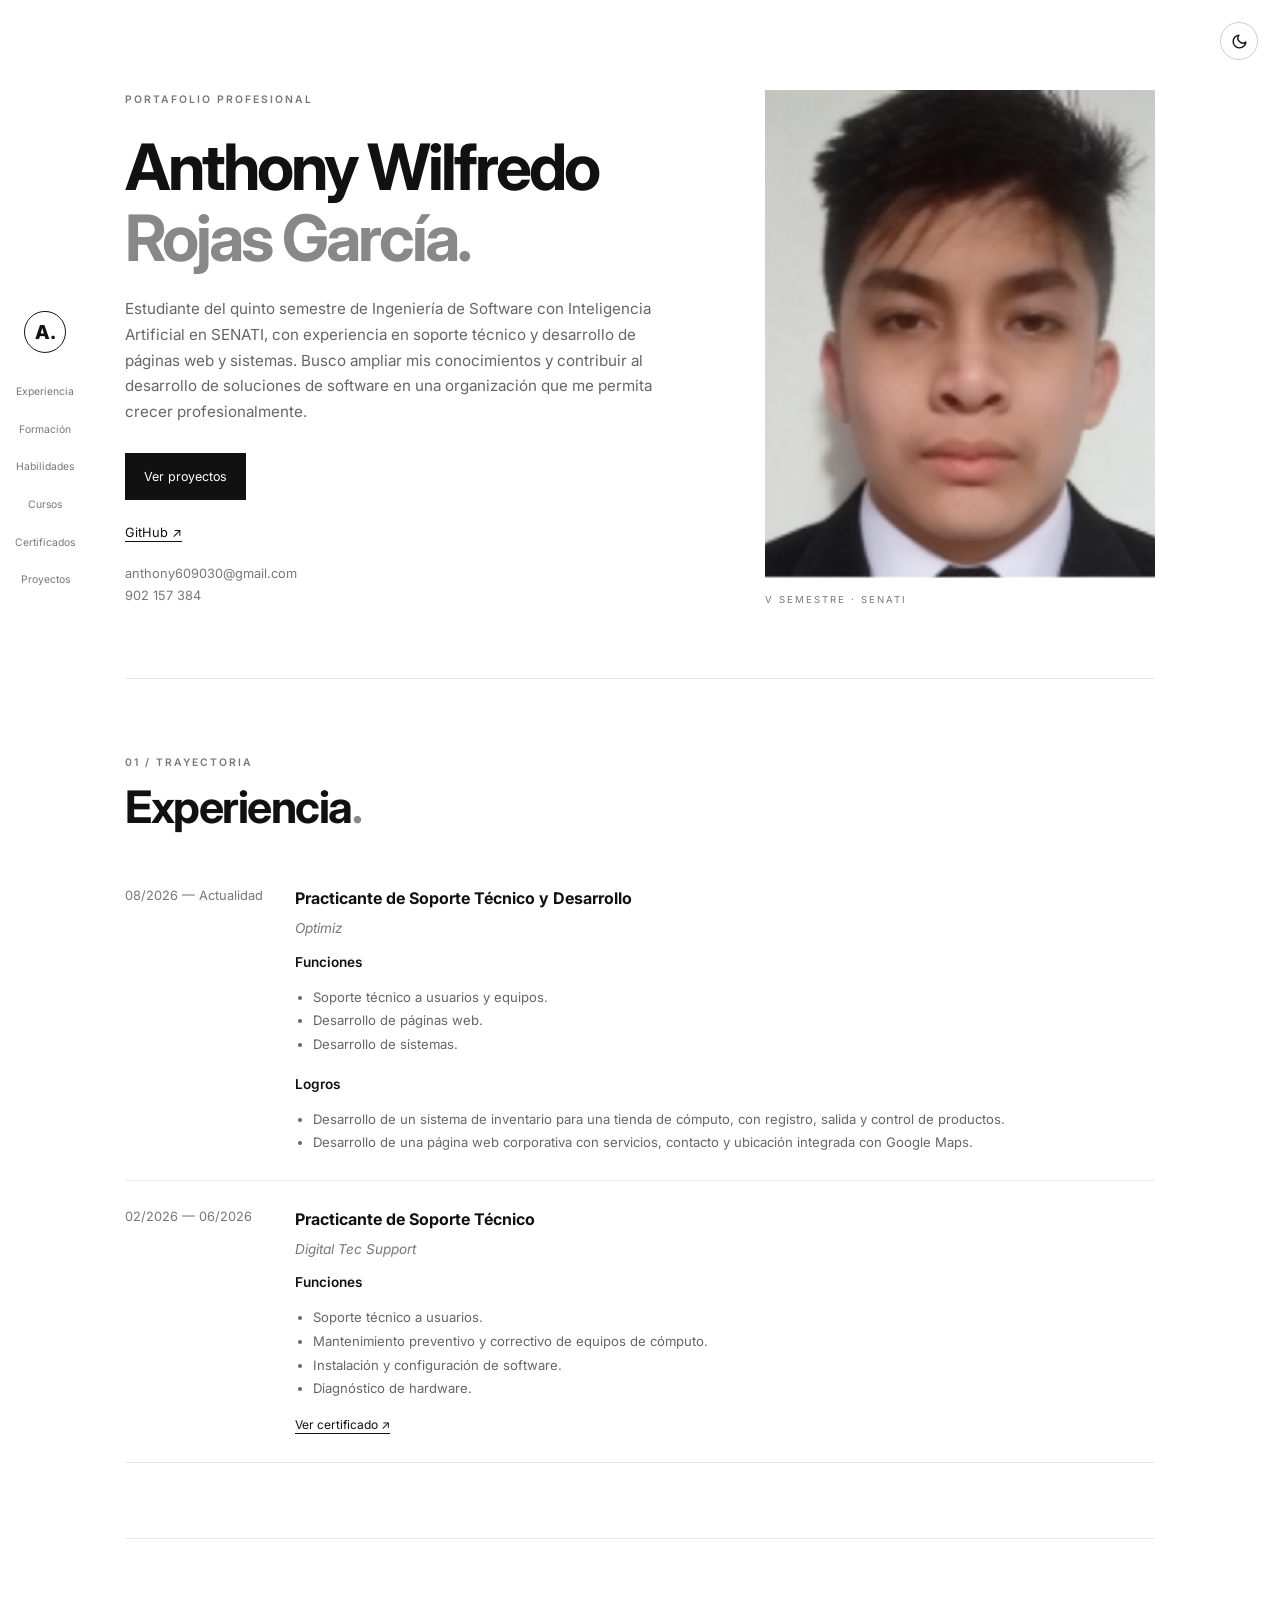
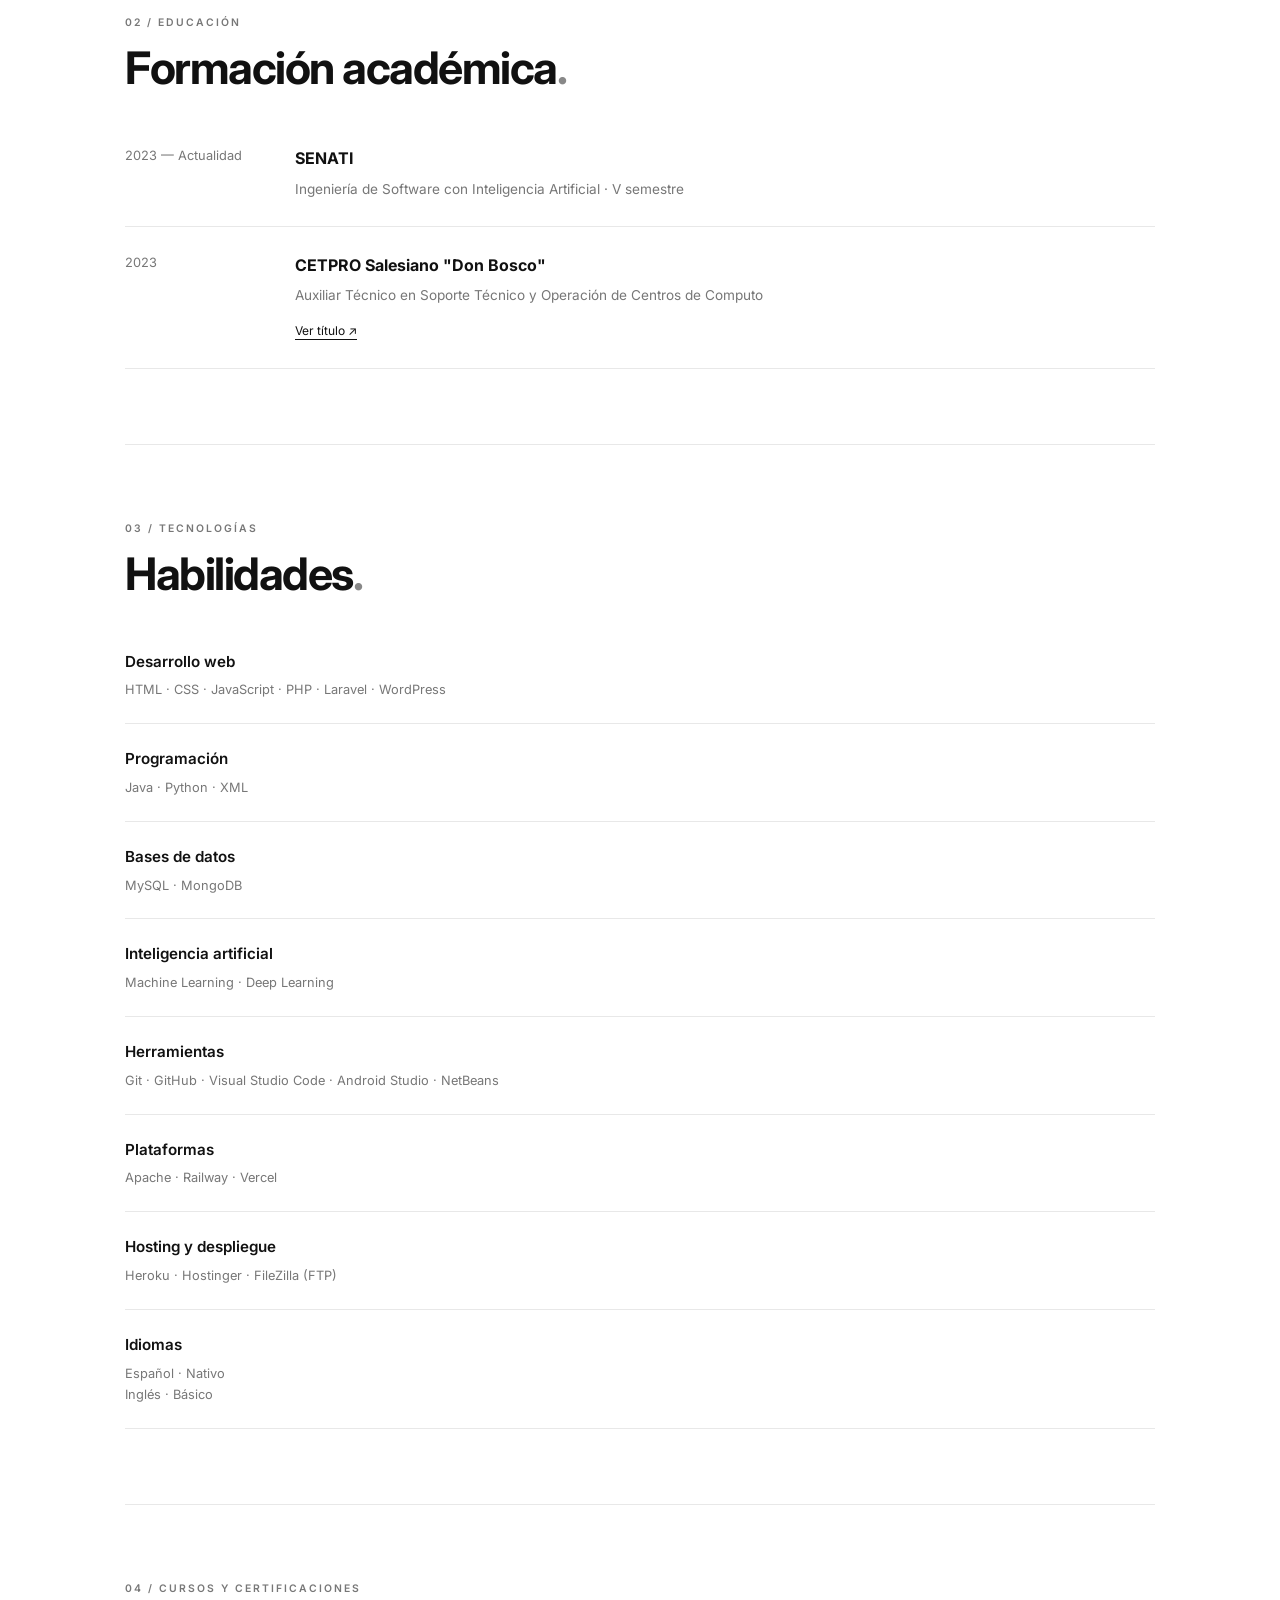
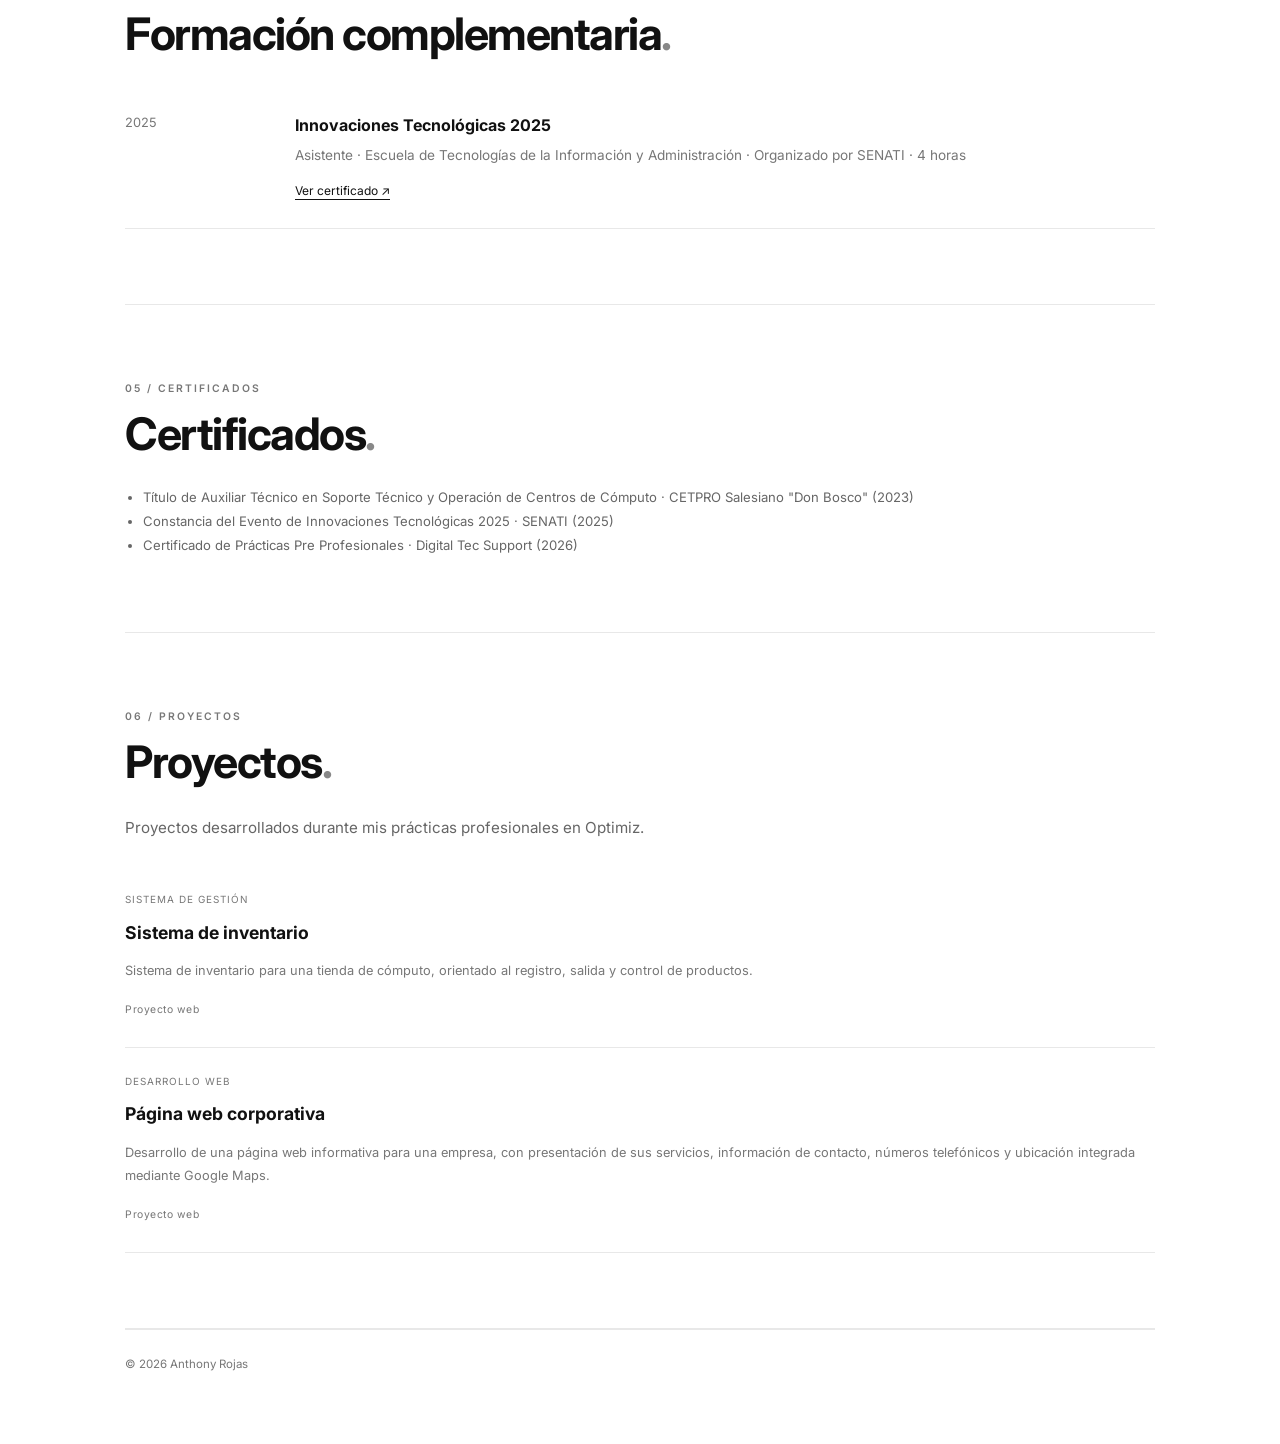
==== commit 5f14300c: "Add files via upload" ====
--- a/index.html
+++ b/index.html
@@ -11,6 +11,7 @@
     <link rel="stylesheet" href="./css/layout.css">
     <link rel="stylesheet" href="./css/sections.css">
     <link rel="stylesheet" href="./css/responsive.css">
+    <link rel="stylesheet" href="./css/print.css" media="print">
     <script src="./js/theme.js"></script>
 </head>
 <body>
@@ -30,11 +31,11 @@
 
     <nav class="sidebar">
         <a href="#inicio" class="brand">A.</a>
-        <a href="#sobre-mi">Perfil</a>
         <a href="#experiencia">Experiencia</a>
         <a href="#formacion">Formación</a>
         <a href="#habilidades">Habilidades</a>
         <a href="#complementaria">Cursos</a>
+        <a href="#certificados">Certificados</a>
         <a href="#proyectos">Proyectos</a>
     </nav>
 
@@ -44,7 +45,14 @@
             <div class="hero-text">
                 <p class="eyebrow">PORTAFOLIO PROFESIONAL</p>
                 <h1>Anthony Wilfredo<br><span>Rojas García.</span></h1>
-                <h2>Estudiante del V semestre de Ingeniería de Software con Inteligencia Artificial</h2>
+                <p class="hero-summary">
+                    Estudiante del quinto semestre de Ingeniería de Software con
+                    Inteligencia Artificial en SENATI, con experiencia en soporte
+                    técnico y desarrollo de páginas web y sistemas. Busco ampliar
+                    mis conocimientos y contribuir al desarrollo de soluciones de
+                    software en una organización que me permita crecer
+                    profesionalmente.
+                </p>
 
                 <div class="actions">
                     <a href="#proyectos" class="button button-dark">Ver proyectos</a>
@@ -66,21 +74,8 @@
             </div>
         </header>
 
-        <section class="section" id="sobre-mi">
-            <p class="eyebrow">01 / PERFIL</p>
-            <h2>Perfil profesional<span>.</span></h2>
-            <p class="section-text">
-                Estudiante del quinto semestre de Ingeniería de Software con
-                Inteligencia Artificial en SENATI, con experiencia en soporte
-                técnico y desarrollo de páginas web y sistemas. Busco ampliar
-                mis conocimientos y contribuir al desarrollo de soluciones de
-                software en una organización que me permita crecer
-                profesionalmente.
-            </p>
-        </section>
-
         <section class="section" id="experiencia">
-            <p class="eyebrow">02 / TRAYECTORIA</p>
+            <p class="eyebrow">01 / TRAYECTORIA</p>
             <h2>Experiencia<span>.</span></h2>
 
             <div class="timeline">
@@ -89,15 +84,16 @@
                     <div>
                         <h3>Practicante de Soporte Técnico y Desarrollo</h3>
                         <p class="company">Optimiz</p>
+                        <p class="list-title">Funciones</p>
                         <ul class="bullets">
                             <li>Soporte técnico a usuarios y equipos.</li>
                             <li>Desarrollo de páginas web.</li>
                             <li>Desarrollo de sistemas.</li>
                         </ul>
-                        <p class="achievements">Logros</p>
+                        <p class="list-title">Logros</p>
                         <ul class="bullets">
-                            <li>Desarrolló un sistema de inventario para una tienda de cómputo, con registro, salida y control de productos.</li>
-                            <li>Desarrolló una página web corporativa con servicios, contacto y ubicación integrada con Google Maps.</li>
+                            <li>Desarrollo de un sistema de inventario para una tienda de cómputo, con registro, salida y control de productos.</li>
+                            <li>Desarrollo de una página web corporativa con servicios, contacto y ubicación integrada con Google Maps.</li>
                         </ul>
                     </div>
                 </div>
@@ -107,6 +103,7 @@
                     <div>
                         <h3>Practicante de Soporte Técnico</h3>
                         <p class="company">Digital Tec Support</p>
+                        <p class="list-title">Funciones</p>
                         <ul class="bullets">
                             <li>Soporte técnico a usuarios.</li>
                             <li>Mantenimiento preventivo y correctivo de equipos de cómputo.</li>
@@ -120,7 +117,7 @@
         </section>
 
         <section class="section" id="formacion">
-            <p class="eyebrow">03 / EDUCACIÓN</p>
+            <p class="eyebrow">02 / EDUCACIÓN</p>
             <h2>Formación académica<span>.</span></h2>
 
             <div class="timeline">
@@ -144,7 +141,7 @@
         </section>
 
         <section class="section" id="habilidades">
-            <p class="eyebrow">04 / TECNOLOGÍAS</p>
+            <p class="eyebrow">03 / TECNOLOGÍAS</p>
             <h2>Habilidades<span>.</span></h2>
 
             <div class="skills">
@@ -191,7 +188,7 @@
         </section>
 
         <section class="section" id="complementaria">
-            <p class="eyebrow">05 / CURSOS Y CERTIFICACIONES</p>
+            <p class="eyebrow">04 / CURSOS Y CERTIFICACIONES</p>
             <h2>Formación complementaria<span>.</span></h2>
 
             <div class="timeline">
@@ -203,23 +200,18 @@
                         <a class="cert-link" href="./assets/certificates/innovations-2025.pdf" target="_blank" rel="noopener noreferrer">Ver certificado ↗</a>
                     </div>
                 </div>
-
-                <div class="timeline-item">
-                    <span>2025</span>
-                    <div>
-                        <h3>Oracle Academy</h3>
-                        <p>Java Fundamentals y Database Foundations</p>
-                    </div>
-                </div>
-
-                <div class="timeline-item">
-                    <span>2025</span>
-                    <div>
-                        <h3>Red Hat</h3>
-                        <p>Linux (System Admin I)</p>
-                    </div>
-                </div>
-            </div>
+            </div>
+        </section>
+
+        <section class="section" id="certificados">
+            <p class="eyebrow">05 / CERTIFICADOS</p>
+            <h2>Certificados<span>.</span></h2>
+
+            <ul class="bullets cert-list">
+                <li>Título de Auxiliar Técnico en Soporte Técnico y Operación de Centros de Cómputo · CETPRO Salesiano "Don Bosco" (2023)</li>
+                <li>Constancia del Evento de Innovaciones Tecnológicas 2025 · SENATI (2025)</li>
+                <li>Certificado de Prácticas Pre Profesionales · Digital Tec Support (2026)</li>
+            </ul>
         </section>
 
         <section class="section" id="proyectos">
--- a/css/layout.css
+++ b/css/layout.css
@@ -108,9 +108,10 @@
     font-weight: 700;
 }
 
-.hero h2 {
-    font-size: 1rem;
-    font-weight: 500;
+.hero-summary {
+    max-width: 560px;
+    color: var(--body);
+    font-size: 0.95rem;
 }
 
 .actions {
--- a/css/sections.css
+++ b/css/sections.css
@@ -110,6 +110,10 @@
     font-style: italic;
 }
 
+.cert-list {
+    margin-top: 0;
+}
+
 .cert-link {
     display: inline-block;
     margin-top: 14px;
@@ -130,8 +134,12 @@
     line-height: 1.8;
 }
 
-.timeline-item .achievements {
+.timeline-item .list-title {
     margin-top: 16px;
     color: var(--text);
     font-weight: 600;
 }
+
+.timeline-item .company + .list-title {
+    margin-top: 10px;
+}
--- a/css/print.css
+++ b/css/print.css
@@ -0,0 +1,155 @@
+@page {
+    size: A4;
+    margin: 12mm 14mm;
+}
+
+:root,
+:root[data-theme="dark"] {
+    color-scheme: light;
+    --bg: #ffffff;
+    --text: #111111;
+    --black: #111111;
+    --muted: #666666;
+    --body: #444444;
+    --accent: #888888;
+    --line: #dddddd;
+    --line-strong: #cccccc;
+}
+
+html {
+    font-size: 14px;
+}
+
+body {
+    line-height: 1.4;
+}
+
+.section h2 {
+    break-after: avoid;
+}
+
+.skills p,
+.timeline-item p,
+.bullets {
+    margin-top: 1px;
+}
+
+.timeline-item .list-title {
+    margin-top: 6px;
+}
+
+.timeline-item .company + .list-title {
+    margin-top: 4px;
+}
+
+.intro,
+.sidebar,
+.theme-toggle,
+.actions,
+.image-label,
+.eyebrow,
+.cert-link,
+#proyectos,
+footer {
+    display: none !important;
+}
+
+.hero,
+.section,
+.timeline-item,
+.skills article,
+.project,
+footer {
+    border: 0 !important;
+}
+
+.portfolio {
+    max-width: none;
+    padding: 0;
+    opacity: 1;
+    animation: none;
+}
+
+.hero {
+    grid-template-columns: 1fr 105px;
+    align-items: start;
+    gap: 24px;
+    min-height: 0;
+    padding: 0 0 6px;
+}
+
+.hero h1 {
+    margin: 0 0 6px;
+    font-size: 2rem;
+    letter-spacing: -1px;
+}
+
+.hero-summary {
+    max-width: none;
+    font-size: 0.95rem;
+}
+
+.hero-image {
+    max-width: 105px;
+}
+
+.github {
+    margin-top: 8px;
+}
+
+.hero-contact {
+    margin-top: 8px;
+}
+
+.section {
+    padding: 10px 0;
+    break-inside: auto;
+}
+
+.section h2 {
+    margin: 0 0 4px;
+    font-size: 1.35rem;
+    letter-spacing: -0.5px;
+}
+
+.timeline-item {
+    grid-template-columns: 130px 1fr;
+    gap: 14px;
+    padding: 4px 0;
+    break-inside: avoid;
+}
+
+.skills article {
+    padding: 3px 0;
+}
+
+.project {
+    padding: 9px 0;
+    break-inside: avoid;
+}
+
+.project-description {
+    margin: 4px 0;
+}
+
+.bullets {
+    line-height: 1.4;
+}
+
+.cert-link {
+    margin-top: 6px;
+}
+
+footer {
+    padding: 10px 0 0;
+}
+
+.cert-list {
+    font-size: 0.95rem;
+    line-height: 1.6;
+}
+
+#habilidades {
+    break-inside: avoid;
+}
+
